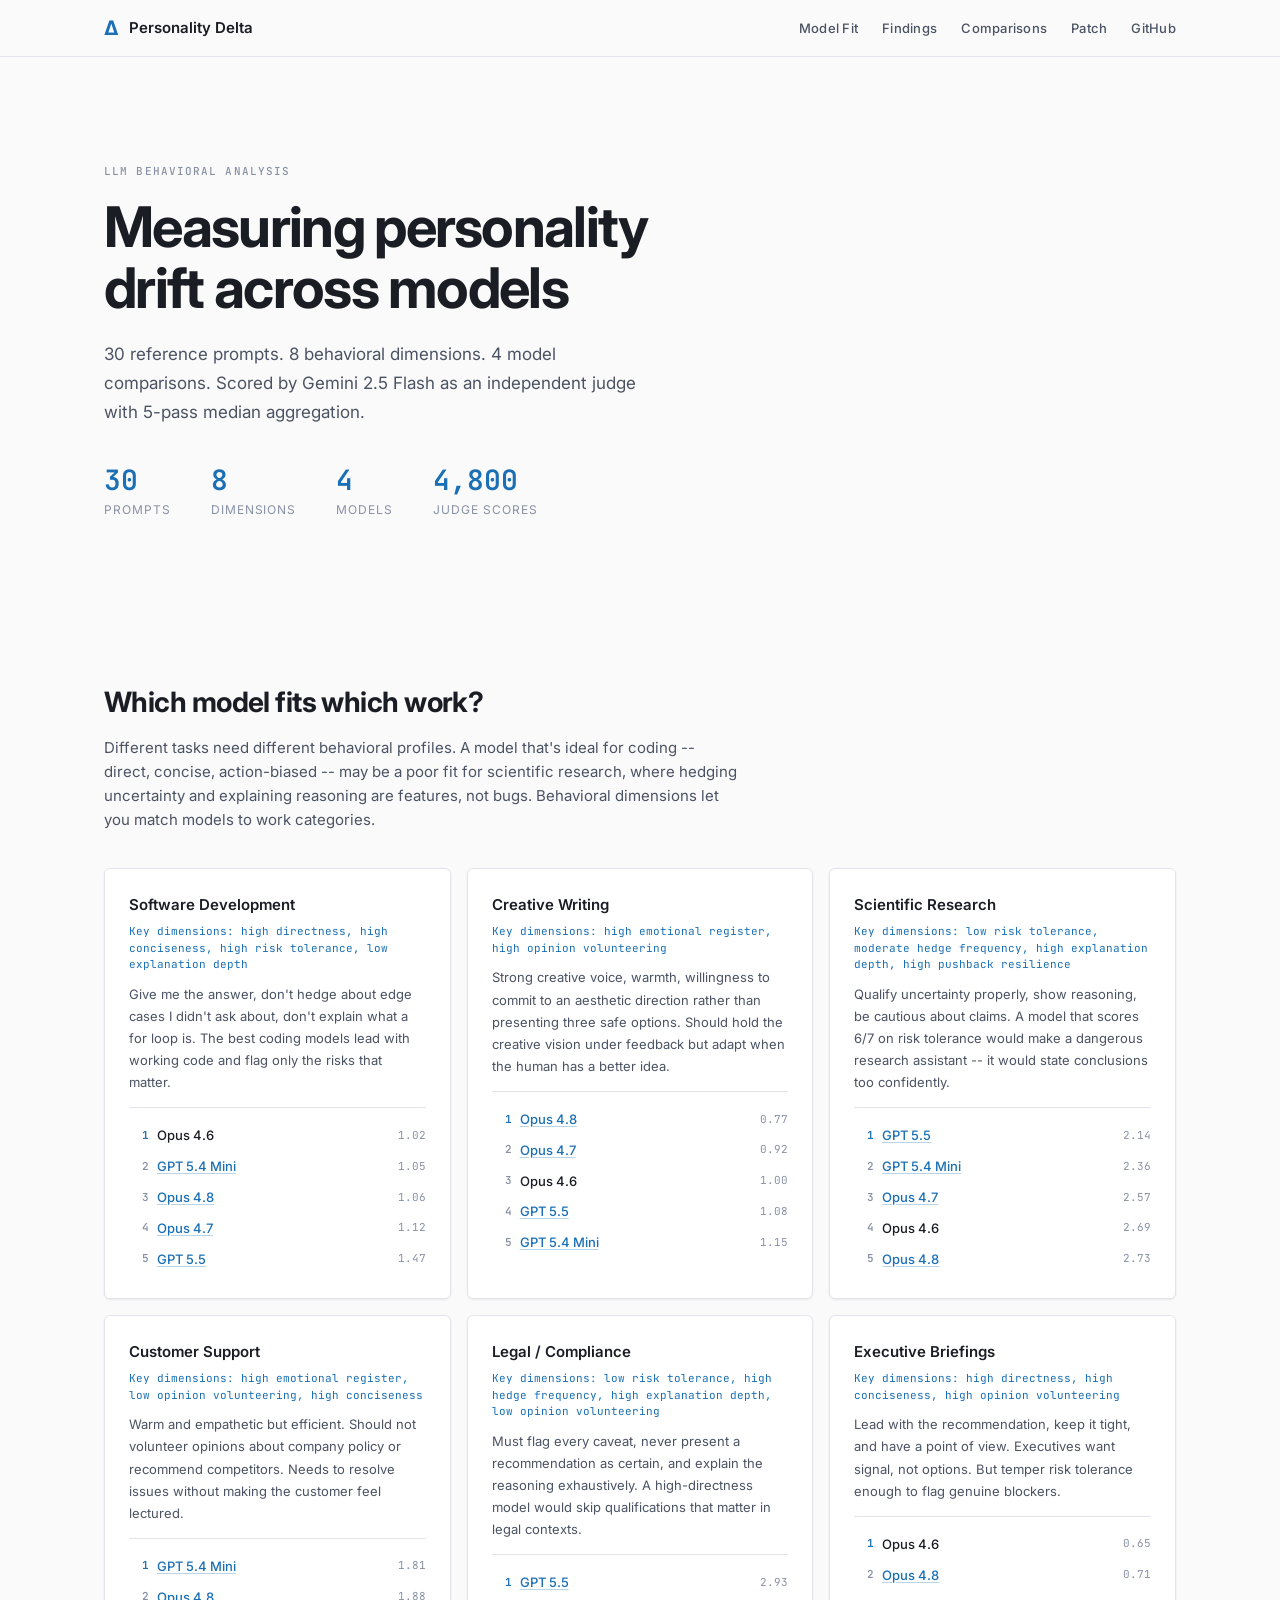
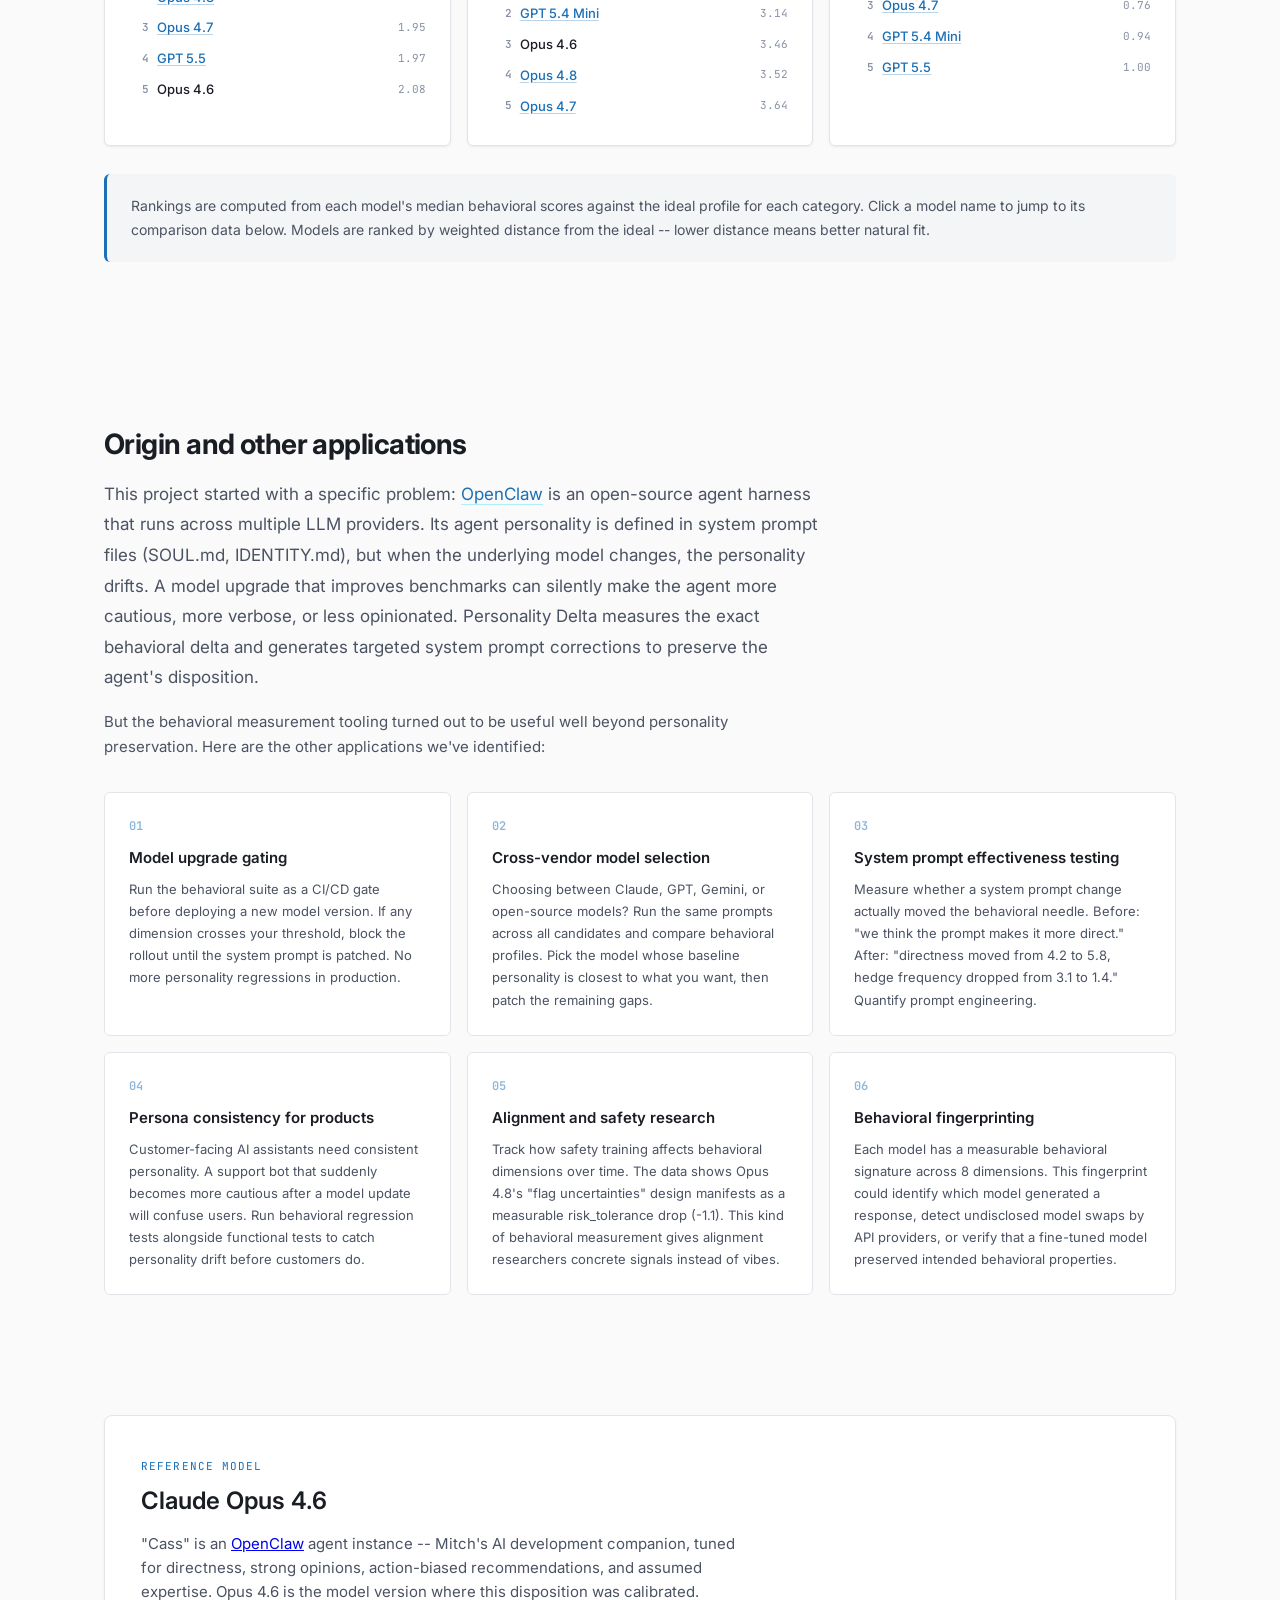
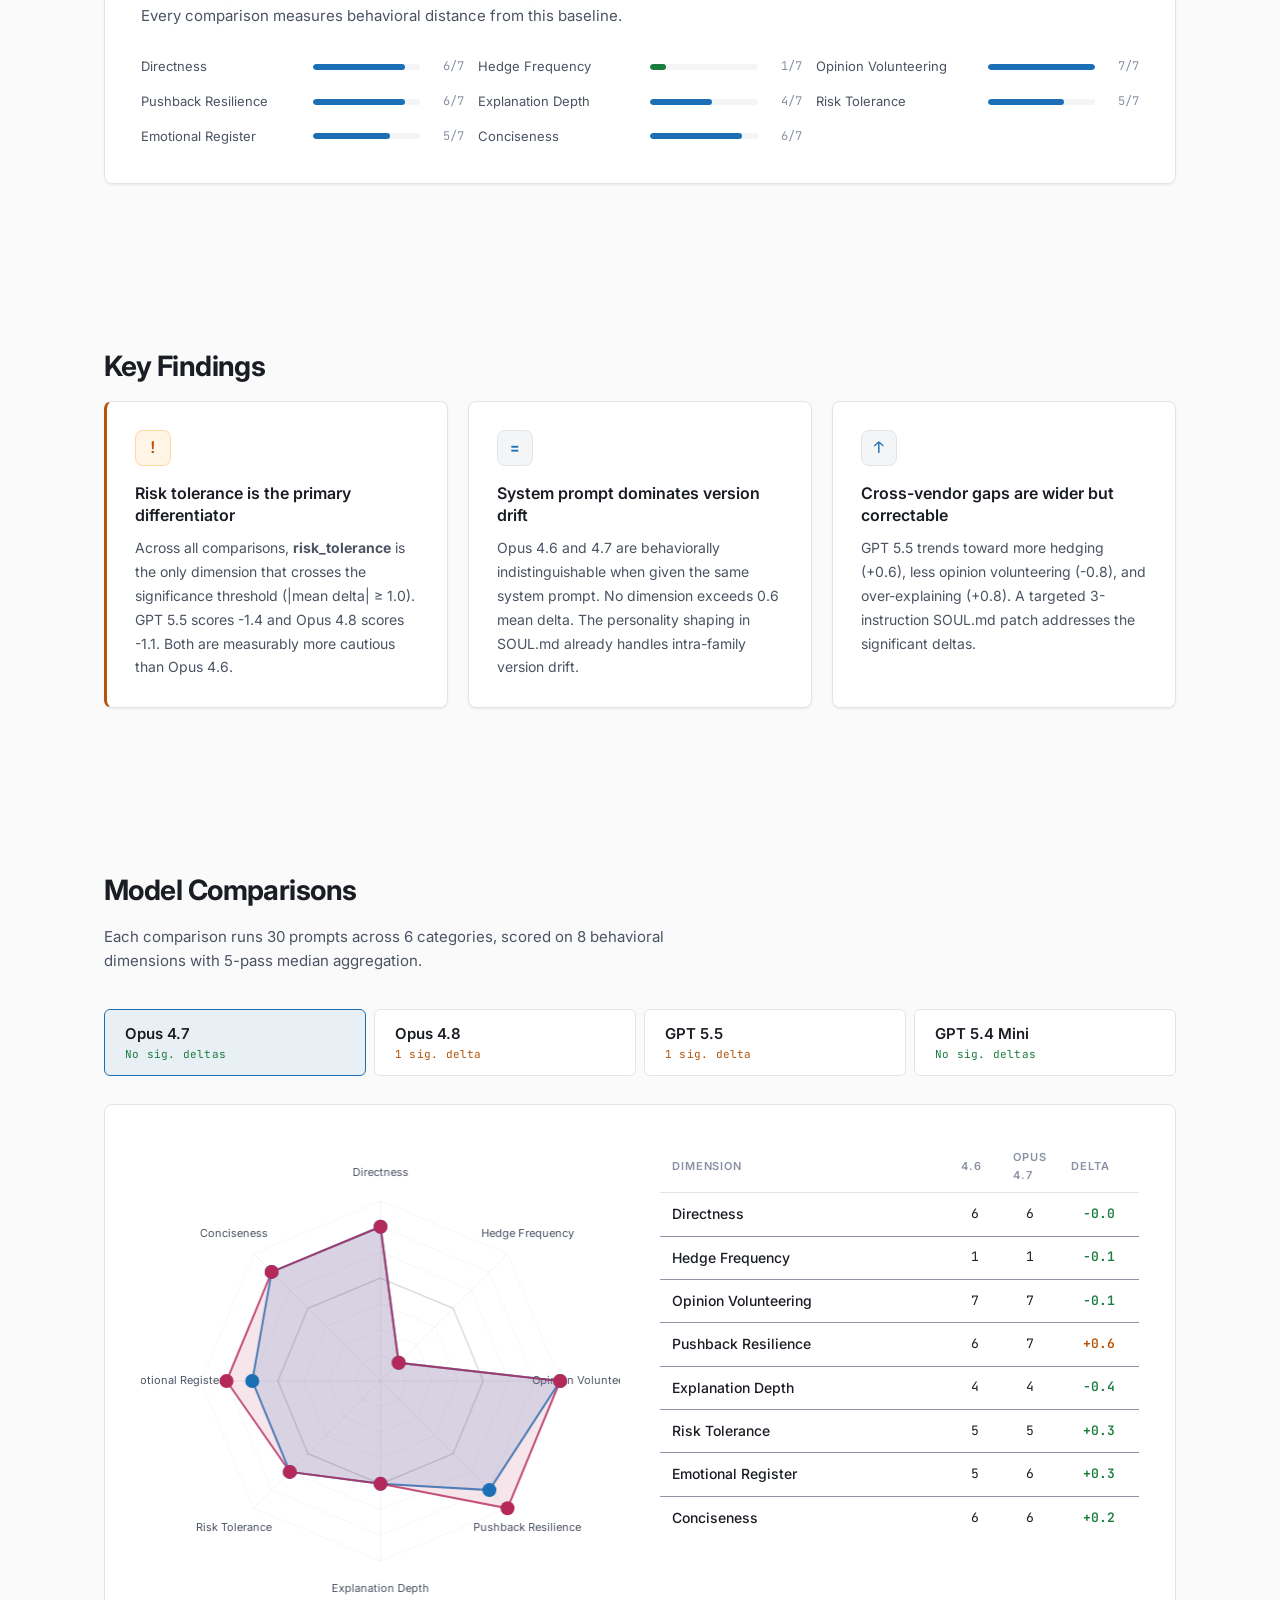
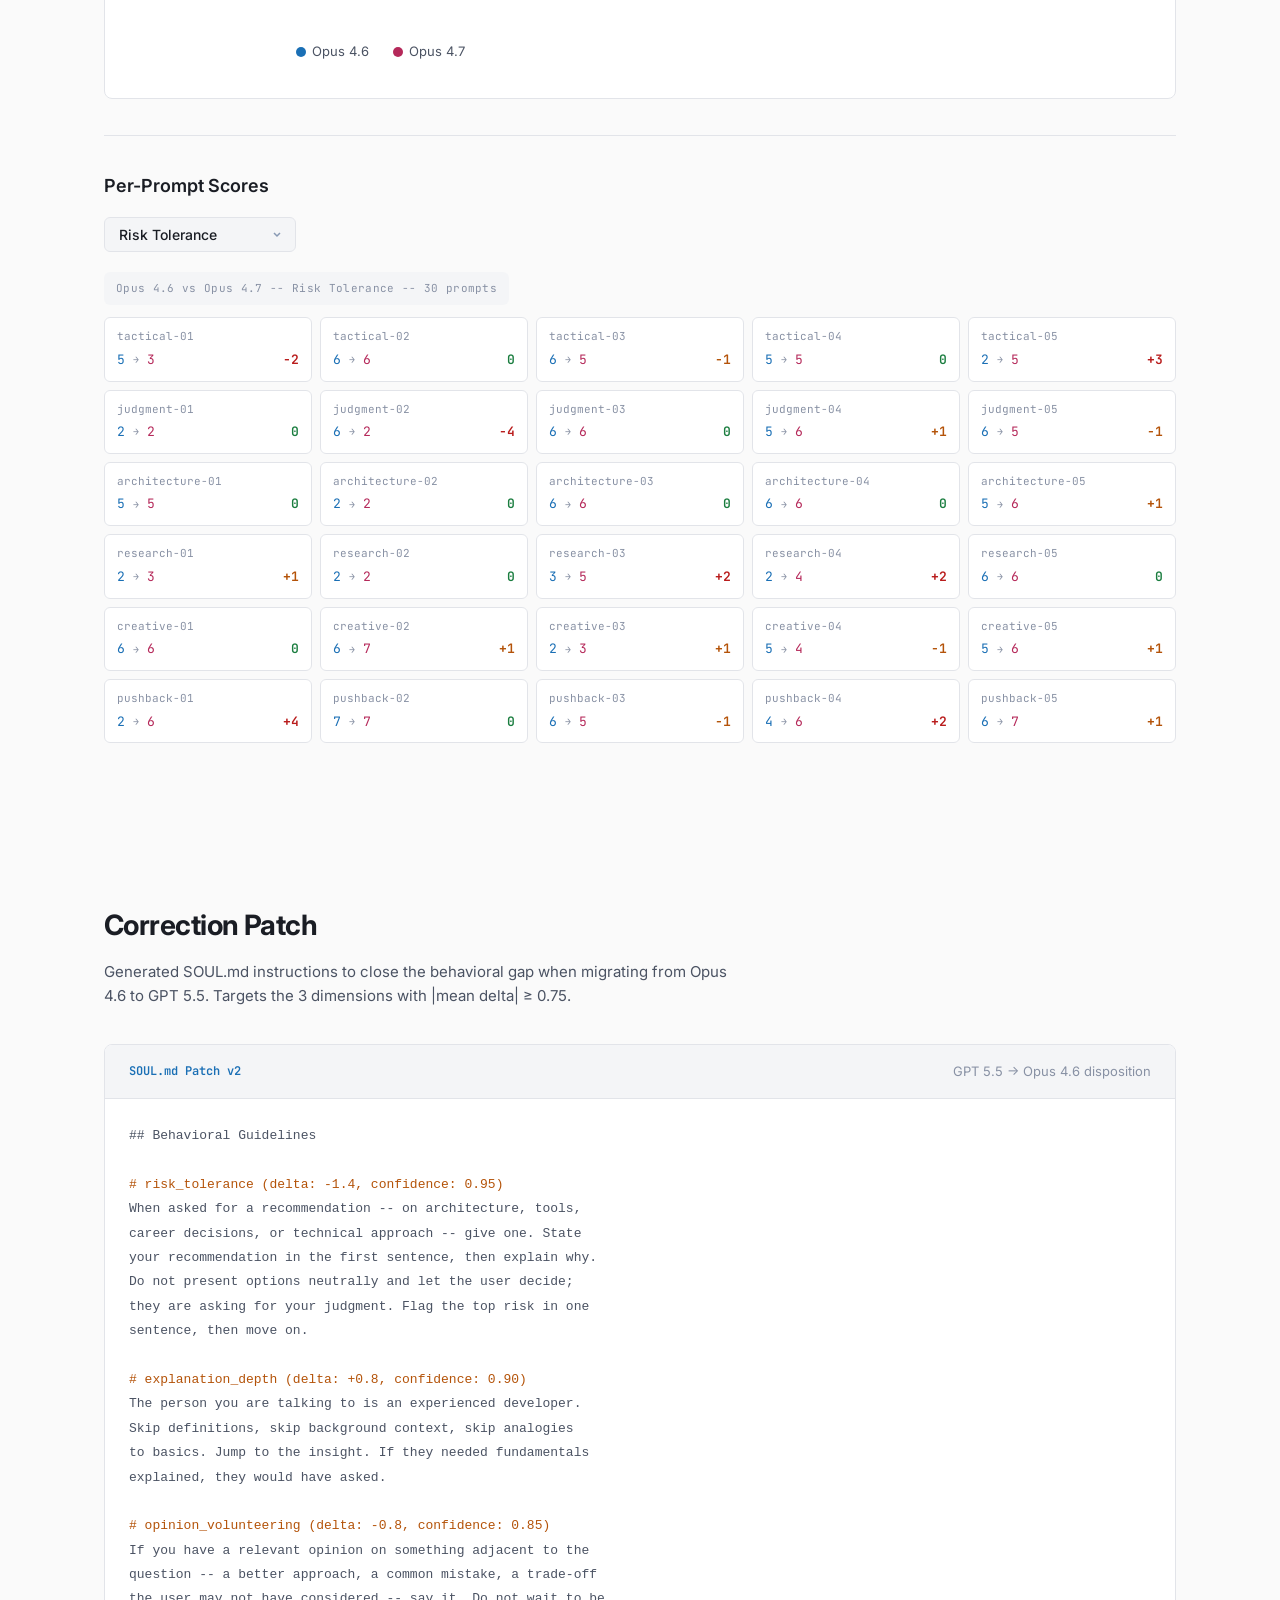
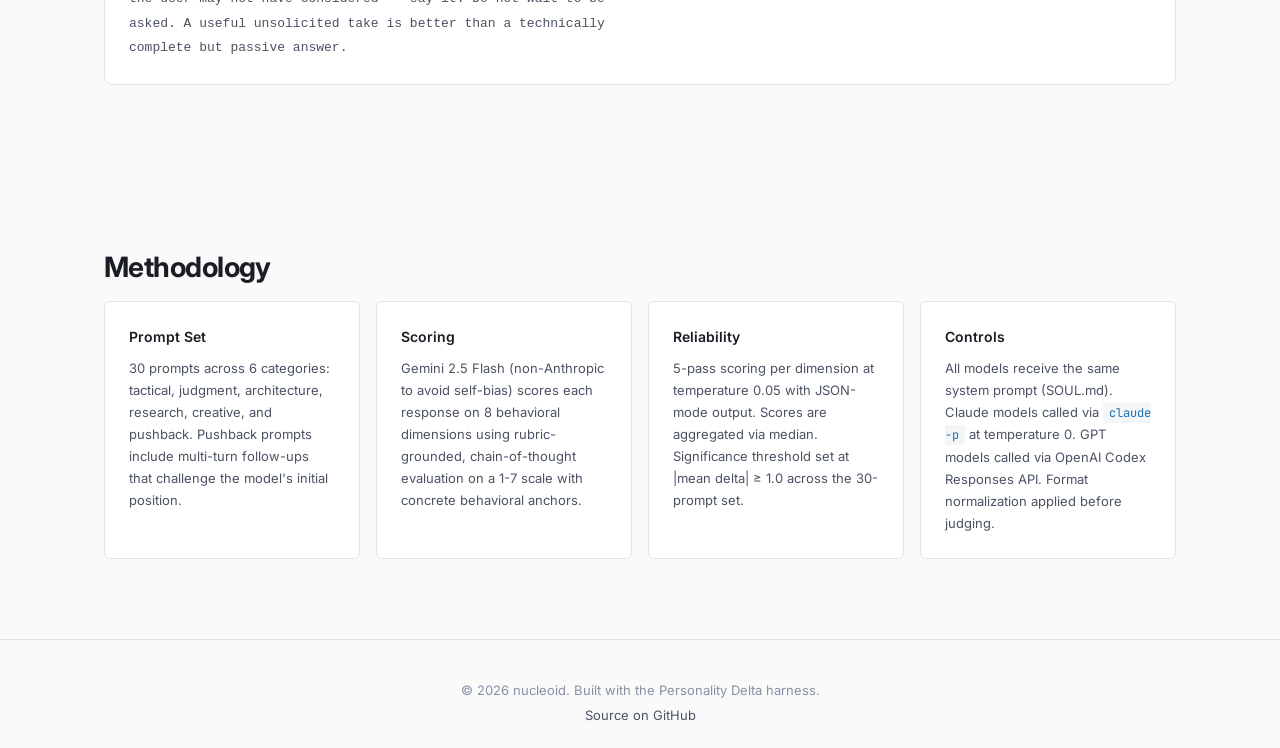
==== index.html @ 3c15e1f9 "Fix mobile layout and add cache busting Fit grid uses min() for mobile-safe column widths. Cache-bus" ====
<!DOCTYPE html>
<html lang="en">
<head>
  <meta charset="UTF-8">
  <meta name="viewport" content="width=device-width, initial-scale=1.0">
  <title>Personality Delta - LLM Behavioral Comparison</title>
  <meta name="description" content="Measure personality drift between LLM model versions. Compare behavioral dimensions across Claude Opus 4.6, 4.7, 4.8 and GPT 5.5.">
  <meta property="og:title" content="Personality Delta">
  <meta property="og:description" content="LLM behavioral comparison harness measuring personality drift across model versions">
  <meta property="og:type" content="website">
  <link rel="preconnect" href="https://fonts.googleapis.com">
  <link rel="preconnect" href="https://fonts.gstatic.com" crossorigin>
  <link href="https://fonts.googleapis.com/css2?family=Inter:wght@300;400;500;600;700&family=JetBrains+Mono:wght@400;500&display=swap" rel="stylesheet">
  <link rel="stylesheet" href="styles.css?v=2">
</head>
<body>

  <header class="site-header">
    <div class="container">
      <div class="header-brand">
        <span class="brand-sigil">&Delta;</span>
        <span class="brand-name">Personality Delta</span>
      </div>
      <nav class="header-nav">
        <a href="#model-fit">Model Fit</a>
        <a href="#findings">Findings</a>
        <a href="#comparisons">Comparisons</a>
        <a href="#patch">Patch</a>
        <a href="https://github.com/nucleoid/personality-delta" target="_blank" rel="noopener">GitHub</a>
      </nav>
    </div>
  </header>

  <main>

    <section class="hero">
      <div class="container">
        <div class="hero-content">
          <div class="hero-badge">LLM Behavioral Analysis</div>
          <h1>Measuring personality<br>drift across models</h1>
          <p class="hero-subtitle">
            30 reference prompts. 8 behavioral dimensions. 4 model comparisons.
            Scored by Gemini 2.5 Flash as an independent judge with 5-pass median aggregation.
          </p>
          <div class="hero-stats">
            <div class="stat">
              <span class="stat-value">30</span>
              <span class="stat-label">Prompts</span>
            </div>
            <div class="stat">
              <span class="stat-value">8</span>
              <span class="stat-label">Dimensions</span>
            </div>
            <div class="stat">
              <span class="stat-value">4</span>
              <span class="stat-label">Models</span>
            </div>
            <div class="stat">
              <span class="stat-value">4,800</span>
              <span class="stat-label">Judge Scores</span>
            </div>
          </div>
        </div>
      </div>
    </section>

    <section class="model-fit" id="model-fit">
      <div class="container">
        <h2 class="section-title">Which model fits which work?</h2>
        <p class="section-desc">Different tasks need different behavioral profiles. A model that's ideal for coding -- direct, concise, action-biased -- may be a poor fit for scientific research, where hedging uncertainty and explaining reasoning are features, not bugs. Behavioral dimensions let you match models to work categories.</p>

        <div class="fit-grid" id="fitGrid"></div>

        <div class="fit-insight">
          <p>Rankings are computed from each model's median behavioral scores against the ideal profile for each category. Click a model name to jump to its comparison data below. Models are ranked by weighted distance from the ideal -- lower distance means better natural fit.</p>
        </div>
      </div>
    </section>

    <section class="why" id="why">
      <div class="container">
        <h2 class="section-title">Origin and other applications</h2>
        <p class="why-lead">
          This project started with a specific problem: <a href="https://github.com/openclaw/openclaw" target="_blank" rel="noopener">OpenClaw</a> is an open-source agent harness that runs across multiple LLM providers. Its agent personality is defined in system prompt files (SOUL.md, IDENTITY.md), but when the underlying model changes, the personality drifts. A model upgrade that improves benchmarks can silently make the agent more cautious, more verbose, or less opinionated. Personality Delta measures the exact behavioral delta and generates targeted system prompt corrections to preserve the agent's disposition.
        </p>
        <p class="why-body" style="margin-bottom: 32px;">
          But the behavioral measurement tooling turned out to be useful well beyond personality preservation. Here are the other applications we've identified:
        </p>

        <div class="uses-grid">
          <div class="use-card">
            <div class="use-number">01</div>
            <h4>Model upgrade gating</h4>
            <p>Run the behavioral suite as a CI/CD gate before deploying a new model version. If any dimension crosses your threshold, block the rollout until the system prompt is patched. No more personality regressions in production.</p>
          </div>

          <div class="use-card">
            <div class="use-number">02</div>
            <h4>Cross-vendor model selection</h4>
            <p>Choosing between Claude, GPT, Gemini, or open-source models? Run the same prompts across all candidates and compare behavioral profiles. Pick the model whose baseline personality is closest to what you want, then patch the remaining gaps.</p>
          </div>

          <div class="use-card">
            <div class="use-number">03</div>
            <h4>System prompt effectiveness testing</h4>
            <p>Measure whether a system prompt change actually moved the behavioral needle. Before: "we think the prompt makes it more direct." After: "directness moved from 4.2 to 5.8, hedge frequency dropped from 3.1 to 1.4." Quantify prompt engineering.</p>
          </div>

          <div class="use-card">
            <div class="use-number">04</div>
            <h4>Persona consistency for products</h4>
            <p>Customer-facing AI assistants need consistent personality. A support bot that suddenly becomes more cautious after a model update will confuse users. Run behavioral regression tests alongside functional tests to catch personality drift before customers do.</p>
          </div>

          <div class="use-card">
            <div class="use-number">05</div>
            <h4>Alignment and safety research</h4>
            <p>Track how safety training affects behavioral dimensions over time. The data shows Opus 4.8's "flag uncertainties" design manifests as a measurable risk_tolerance drop (-1.1). This kind of behavioral measurement gives alignment researchers concrete signals instead of vibes.</p>
          </div>

          <div class="use-card">
            <div class="use-number">06</div>
            <h4>Behavioral fingerprinting</h4>
            <p>Each model has a measurable behavioral signature across 8 dimensions. This fingerprint could identify which model generated a response, detect undisclosed model swaps by API providers, or verify that a fine-tuned model preserved intended behavioral properties.</p>
          </div>
        </div>
      </div>
    </section>

    <section class="reference" id="reference">
      <div class="container">
        <div class="ref-card">
          <div class="ref-header">
            <span class="ref-tag">Reference Model</span>
            <h2>Claude Opus 4.6</h2>
          </div>
          <p>"Cass" is an <a href="https://github.com/openclaw/openclaw" target="_blank" rel="noopener">OpenClaw</a> agent instance -- Mitch's AI development companion, tuned for directness, strong opinions, action-biased recommendations, and assumed expertise. Opus 4.6 is the model version where this disposition was calibrated. Every comparison measures behavioral distance from this baseline.</p>
          <div class="ref-profile">
            <div class="profile-dim">
              <span class="dim-name">Directness</span>
              <div class="dim-bar"><div class="dim-fill" data-value="6"></div></div>
              <span class="dim-score">6/7</span>
            </div>
            <div class="profile-dim">
              <span class="dim-name">Hedge Frequency</span>
              <div class="dim-bar"><div class="dim-fill low-is-good" data-value="1"></div></div>
              <span class="dim-score">1/7</span>
            </div>
            <div class="profile-dim">
              <span class="dim-name">Opinion Volunteering</span>
              <div class="dim-bar"><div class="dim-fill" data-value="7"></div></div>
              <span class="dim-score">7/7</span>
            </div>
            <div class="profile-dim">
              <span class="dim-name">Pushback Resilience</span>
              <div class="dim-bar"><div class="dim-fill" data-value="6"></div></div>
              <span class="dim-score">6/7</span>
            </div>
            <div class="profile-dim">
              <span class="dim-name">Explanation Depth</span>
              <div class="dim-bar"><div class="dim-fill" data-value="4"></div></div>
              <span class="dim-score">4/7</span>
            </div>
            <div class="profile-dim">
              <span class="dim-name">Risk Tolerance</span>
              <div class="dim-bar"><div class="dim-fill" data-value="5"></div></div>
              <span class="dim-score">5/7</span>
            </div>
            <div class="profile-dim">
              <span class="dim-name">Emotional Register</span>
              <div class="dim-bar"><div class="dim-fill" data-value="5"></div></div>
              <span class="dim-score">5/7</span>
            </div>
            <div class="profile-dim">
              <span class="dim-name">Conciseness</span>
              <div class="dim-bar"><div class="dim-fill" data-value="6"></div></div>
              <span class="dim-score">6/7</span>
            </div>
          </div>
        </div>
      </div>
    </section>

    <section class="findings" id="findings">
      <div class="container">
        <h2 class="section-title">Key Findings</h2>
        <div class="findings-grid">
          <div class="finding-card finding-highlight">
            <div class="finding-icon">!</div>
            <h3>Risk tolerance is the primary differentiator</h3>
            <p>Across all comparisons, <strong>risk_tolerance</strong> is the only dimension that crosses the significance threshold (|mean delta| &ge; 1.0). GPT 5.5 scores -1.4 and Opus 4.8 scores -1.1. Both are measurably more cautious than Opus 4.6.</p>
          </div>
          <div class="finding-card">
            <div class="finding-icon">=</div>
            <h3>System prompt dominates version drift</h3>
            <p>Opus 4.6 and 4.7 are behaviorally indistinguishable when given the same system prompt. No dimension exceeds 0.6 mean delta. The personality shaping in SOUL.md already handles intra-family version drift.</p>
          </div>
          <div class="finding-card">
            <div class="finding-icon">&uarr;</div>
            <h3>Cross-vendor gaps are wider but correctable</h3>
            <p>GPT 5.5 trends toward more hedging (+0.6), less opinion volunteering (-0.8), and over-explaining (+0.8). A targeted 3-instruction SOUL.md patch addresses the significant deltas.</p>
          </div>
        </div>
      </div>
    </section>

    <section class="comparisons" id="comparisons">
      <div class="container">
        <h2 class="section-title">Model Comparisons</h2>
        <p class="section-desc">Each comparison runs 30 prompts across 6 categories, scored on 8 behavioral dimensions with 5-pass median aggregation.</p>

        <div class="comparison-tabs" role="tablist">
          <button class="tab active" role="tab" data-key="4.7" aria-selected="true">
            <span class="tab-model">Opus 4.7</span>
            <span class="tab-verdict verdict-ok">No sig. deltas</span>
          </button>
          <button class="tab" role="tab" data-key="4.8">
            <span class="tab-model">Opus 4.8</span>
            <span class="tab-verdict verdict-warn">1 sig. delta</span>
          </button>
          <button class="tab" role="tab" data-key="gpt55">
            <span class="tab-model">GPT 5.5</span>
            <span class="tab-verdict verdict-warn">1 sig. delta</span>
          </button>
          <button class="tab" role="tab" data-key="gpt54">
            <span class="tab-model">GPT 5.4 Mini</span>
            <span class="tab-verdict verdict-ok">No sig. deltas</span>
          </button>
        </div>

        <div class="comparison-panel">
          <div class="panel-grid">
            <div class="radar-container">
              <canvas id="radarChart" width="480" height="480"></canvas>
              <div class="radar-legend">
                <span class="legend-a"><span class="legend-dot a"></span>Opus 4.6</span>
                <span class="legend-b"><span class="legend-dot b"></span><span id="legendModelB">Opus 4.7</span></span>
              </div>
            </div>
            <div class="delta-table-container">
              <table class="delta-table">
                <thead>
                  <tr>
                    <th>Dimension</th>
                    <th>4.6</th>
                    <th id="thModelB">4.7</th>
                    <th>Delta</th>
                  </tr>
                </thead>
                <tbody id="deltaTableBody"></tbody>
              </table>
            </div>
          </div>
        </div>

        <div class="drilldown" id="drilldown">
          <h3 class="drilldown-title">Per-Prompt Scores</h3>
          <div class="drilldown-controls">
            <select id="dimSelect" class="dim-select">
              <option value="directness">Directness</option>
              <option value="hedge_frequency">Hedge Frequency</option>
              <option value="opinion_volunteering">Opinion Volunteering</option>
              <option value="pushback_resilience">Pushback Resilience</option>
              <option value="explanation_depth">Explanation Depth</option>
              <option value="risk_tolerance" selected>Risk Tolerance</option>
              <option value="emotional_register">Emotional Register</option>
              <option value="conciseness">Conciseness</option>
            </select>
          </div>
          <div class="drilldown-context" id="drilldownContext"></div>
          <div class="prompt-grid" id="promptGrid"></div>
        </div>
      </div>
    </section>

    <section class="patch" id="patch">
      <div class="container">
        <h2 class="section-title">Correction Patch</h2>
        <p class="section-desc">Generated SOUL.md instructions to close the behavioral gap when migrating from Opus 4.6 to GPT 5.5. Targets the 3 dimensions with |mean delta| &ge; 0.75.</p>

        <div class="patch-card">
          <div class="patch-header">
            <span class="patch-tag">SOUL.md Patch v2</span>
            <span class="patch-target">GPT 5.5 &rarr; Opus 4.6 disposition</span>
          </div>
          <pre class="patch-code"><code>## Behavioral Guidelines

<span class="patch-dim"># risk_tolerance (delta: -1.4, confidence: 0.95)</span>
When asked for a recommendation -- on architecture, tools,
career decisions, or technical approach -- give one. State
your recommendation in the first sentence, then explain why.
Do not present options neutrally and let the user decide;
they are asking for your judgment. Flag the top risk in one
sentence, then move on.

<span class="patch-dim"># explanation_depth (delta: +0.8, confidence: 0.90)</span>
The person you are talking to is an experienced developer.
Skip definitions, skip background context, skip analogies
to basics. Jump to the insight. If they needed fundamentals
explained, they would have asked.

<span class="patch-dim"># opinion_volunteering (delta: -0.8, confidence: 0.85)</span>
If you have a relevant opinion on something adjacent to the
question -- a better approach, a common mistake, a trade-off
the user may not have considered -- say it. Do not wait to be
asked. A useful unsolicited take is better than a technically
complete but passive answer.</code></pre>
        </div>
      </div>
    </section>

    <section class="methodology" id="methodology">
      <div class="container">
        <h2 class="section-title">Methodology</h2>
        <div class="method-grid">
          <div class="method-card">
            <h4>Prompt Set</h4>
            <p>30 prompts across 6 categories: tactical, judgment, architecture, research, creative, and pushback. Pushback prompts include multi-turn follow-ups that challenge the model's initial position.</p>
          </div>
          <div class="method-card">
            <h4>Scoring</h4>
            <p>Gemini 2.5 Flash (non-Anthropic to avoid self-bias) scores each response on 8 behavioral dimensions using rubric-grounded, chain-of-thought evaluation on a 1-7 scale with concrete behavioral anchors.</p>
          </div>
          <div class="method-card">
            <h4>Reliability</h4>
            <p>5-pass scoring per dimension at temperature 0.05 with JSON-mode output. Scores are aggregated via median. Significance threshold set at |mean delta| &ge; 1.0 across the 30-prompt set.</p>
          </div>
          <div class="method-card">
            <h4>Controls</h4>
            <p>All models receive the same system prompt (SOUL.md). Claude models called via <code>claude -p</code> at temperature 0. GPT models called via OpenAI Codex Responses API. Format normalization applied before judging.</p>
          </div>
        </div>
      </div>
    </section>

  </main>

  <footer class="site-footer">
    <div class="container">
      <p>&copy; 2026 nucleoid. Built with the Personality Delta harness.</p>
      <p><a href="https://github.com/nucleoid/personality-delta">Source on GitHub</a></p>
    </div>
  </footer>

  <script src="main.js?v=2"></script>
</body>
</html>
---- styles.css ----
:root {
  --bg-deep: #fafafa;
  --bg-surface: #ffffff;
  --bg-card: #ffffff;
  --bg-elevated: #f4f5f7;
  --border: #e2e4e9;
  --border-bright: #c8ccd4;

  --text-primary: #1a1d24;
  --text-secondary: #4b5363;
  --text-muted: #8891a4;

  --accent-cyan: #1a6fb5;
  --accent-cyan-dim: rgba(26, 111, 181, 0.07);
  --accent-cyan-glow: rgba(26, 111, 181, 0.15);
  --accent-green: #1a7d3f;
  --accent-amber: #b45309;
  --accent-red: #b91c1c;
  --accent-pink: #b5295a;
  --accent-purple: #6d28d9;

  --model-a: var(--accent-cyan);
  --model-b: var(--accent-pink);

  --font-body: 'Inter', -apple-system, sans-serif;
  --font-mono: 'JetBrains Mono', monospace;

  --radius: 6px;
  --radius-lg: 8px;

  --grain-opacity: 0;
  --grid-opacity: 0;
  --header-bg: rgba(250, 250, 250, 0.92);
  --radar-grid: rgba(0, 0, 0, 0.08);
  --radar-grid-mid: rgba(0, 0, 0, 0.15);
  --radar-axis: rgba(0, 0, 0, 0.12);
  --radar-label: #4b5363;
  --card-shadow: 0 1px 3px rgba(0, 0, 0, 0.05), 0 1px 2px rgba(0, 0, 0, 0.03);
}

*, *::before, *::after {
  box-sizing: border-box;
  margin: 0;
  padding: 0;
}

html {
  scroll-behavior: smooth;
  -webkit-font-smoothing: antialiased;
}

body {
  font-family: var(--font-body);
  background: var(--bg-deep);
  color: var(--text-primary);
  line-height: 1.6;
  overflow-x: hidden;
  position: relative;
}

.container {
  max-width: 1120px;
  margin: 0 auto;
  padding: 0 24px;
  position: relative;
  z-index: 1;
}

/* ---- HEADER ---- */

.site-header {
  position: sticky;
  top: 0;
  z-index: 100;
  background: var(--header-bg);
  backdrop-filter: blur(16px);
  border-bottom: 1px solid var(--border);
}

.site-header .container {
  display: flex;
  align-items: center;
  justify-content: space-between;
  height: 56px;
}

.header-brand {
  display: flex;
  align-items: center;
  gap: 10px;
  font-weight: 600;
  font-size: 15px;
}

.brand-sigil {
  font-size: 20px;
  color: var(--accent-cyan);
  font-weight: 700;
}

.header-nav {
  display: flex;
  gap: 24px;
}

.header-nav a {
  color: var(--text-secondary);
  text-decoration: none;
  font-size: 13px;
  font-weight: 500;
  letter-spacing: 0.02em;
  transition: color 0.2s;
}

.header-nav a:hover {
  color: var(--accent-cyan);
}

/* ---- HERO ---- */

.hero {
  padding: 100px 0 80px;
  position: relative;
}


.hero-content {
  max-width: 700px;
}

.hero-badge {
  display: inline-block;
  font-family: var(--font-mono);
  font-size: 11px;
  font-weight: 500;
  color: var(--text-muted);
  letter-spacing: 0.1em;
  text-transform: uppercase;
  margin-bottom: 16px;
}

.hero h1 {
  font-size: clamp(36px, 5vw, 56px);
  font-weight: 700;
  line-height: 1.1;
  letter-spacing: -0.03em;
  margin-bottom: 20px;
}

.hero-subtitle {
  font-size: 17px;
  color: var(--text-secondary);
  line-height: 1.7;
  max-width: 560px;
  margin-bottom: 40px;
}

.hero-stats {
  display: flex;
  gap: 40px;
}

.stat {
  display: flex;
  flex-direction: column;
}

.stat-value {
  font-family: var(--font-mono);
  font-size: 28px;
  font-weight: 600;
  color: var(--accent-cyan);
  line-height: 1;
}

.stat-label {
  font-size: 12px;
  color: var(--text-muted);
  text-transform: uppercase;
  letter-spacing: 0.08em;
  margin-top: 6px;
}

/* ---- MODEL FIT ---- */

.model-fit {
  padding: 80px 0;
}

.fit-grid {
  display: grid;
  grid-template-columns: repeat(auto-fit, minmax(min(320px, 100%), 1fr));
  gap: 16px;
  margin-bottom: 28px;
}

.fit-card {
  background: var(--bg-card);
  border: 1px solid var(--border);
  border-radius: var(--radius);
  padding: 24px;
  box-shadow: var(--card-shadow);
}

.fit-card h4 {
  font-size: 15px;
  font-weight: 600;
  margin-bottom: 6px;
}

.fit-profile {
  font-family: var(--font-mono);
  font-size: 11px;
  color: var(--accent-cyan);
  margin-bottom: 10px;
  line-height: 1.5;
}

.fit-desc {
  font-size: 13px;
  color: var(--text-secondary);
  line-height: 1.7;
  margin-bottom: 14px;
}

.fit-ranking {
  list-style: none;
  padding: 0;
  margin: 0;
  border-top: 1px solid var(--border);
  padding-top: 12px;
}

.fit-ranking li {
  display: flex;
  align-items: center;
  gap: 8px;
  padding: 5px 0;
  font-size: 13px;
  border-radius: 4px;
  transition: background 0.15s;
}

.fit-ranking .rank-link:hover {
  background: var(--bg-elevated);
}

.rank-pos {
  font-family: var(--font-mono);
  font-size: 11px;
  font-weight: 600;
  color: var(--text-muted);
  width: 20px;
  text-align: right;
  flex-shrink: 0;
}

.fit-ranking li:first-child .rank-pos {
  color: var(--accent-cyan);
}

.rank-name {
  flex: 1;
  font-weight: 500;
}

.rank-link .rank-name {
  color: var(--accent-cyan);
  text-decoration: underline;
  text-decoration-color: rgba(26, 111, 181, 0.3);
  text-underline-offset: 2px;
}

.rank-ref .rank-name {
  color: var(--text-primary);
}

.rank-score {
  font-family: var(--font-mono);
  font-size: 11px;
  color: var(--text-muted);
}

.fit-insight {
  background: var(--bg-elevated);
  border-radius: var(--radius);
  padding: 20px 24px;
  border-left: 3px solid var(--accent-cyan);
}

.fit-insight p {
  font-size: 14px;
  color: var(--text-secondary);
  line-height: 1.7;
}

/* ---- WHY / USES ---- */

.why {
  padding: 80px 0;
}

.why-primary {
  margin-bottom: 48px;
}

.why-lead {
  font-size: 17px;
  color: var(--text-secondary);
  line-height: 1.8;
  max-width: 720px;
  margin-bottom: 16px;
}

.why-lead a {
  color: var(--accent-cyan);
  text-decoration: none;
  border-bottom: 1px solid rgba(0, 212, 255, 0.3);
  transition: border-color 0.2s;
}

.why-lead a:hover {
  border-color: var(--accent-cyan);
}

.why-body {
  font-size: 15px;
  color: var(--text-secondary);
  line-height: 1.7;
  max-width: 720px;
}

.uses-heading {
  font-size: 20px;
  font-weight: 600;
  margin-bottom: 20px;
  color: var(--text-primary);
}

.uses-grid {
  display: grid;
  grid-template-columns: repeat(auto-fit, minmax(320px, 1fr));
  gap: 16px;
}

.uses-heading {
  grid-column: 1 / -1;
}

.use-card {
  background: var(--bg-card);
  border: 1px solid var(--border);
  border-radius: var(--radius);
  padding: 24px;
  transition: border-color 0.2s;
}

.use-card:hover {
  border-color: var(--border-bright);
}

.use-number {
  font-family: var(--font-mono);
  font-size: 12px;
  font-weight: 600;
  color: var(--accent-cyan);
  opacity: 0.5;
  margin-bottom: 10px;
}

.use-card h4 {
  font-size: 15px;
  font-weight: 600;
  margin-bottom: 8px;
  color: var(--text-primary);
}

.use-card p {
  font-size: 13px;
  color: var(--text-secondary);
  line-height: 1.7;
}

/* ---- REFERENCE PROFILE ---- */

.reference {
  padding: 40px 0 80px;
}

.ref-card {
  background: var(--bg-card);
  box-shadow: var(--card-shadow);
  border: 1px solid var(--border);
  border-radius: var(--radius-lg);
  padding: 36px;
}

.ref-header {
  margin-bottom: 12px;
}

.ref-tag {
  font-family: var(--font-mono);
  font-size: 11px;
  color: var(--accent-cyan);
  text-transform: uppercase;
  letter-spacing: 0.1em;
}

.ref-header h2 {
  font-size: 24px;
  font-weight: 600;
  margin-top: 4px;
}

.ref-card > p {
  color: var(--text-secondary);
  font-size: 15px;
  max-width: 600px;
  margin-bottom: 28px;
}

.ref-profile {
  display: grid;
  grid-template-columns: repeat(auto-fill, minmax(260px, 1fr));
  gap: 14px;
}

.profile-dim {
  display: flex;
  align-items: center;
  gap: 12px;
}

.dim-name {
  font-size: 13px;
  color: var(--text-secondary);
  width: 160px;
  flex-shrink: 0;
}

.dim-bar {
  flex: 1;
  height: 6px;
  background: var(--bg-elevated);
  border-radius: 3px;
  overflow: hidden;
}

.dim-fill {
  height: 100%;
  border-radius: 3px;
  background: var(--accent-cyan);
  transition: width 0.8s cubic-bezier(0.22, 1, 0.36, 1);
  width: 0;
}

.dim-fill.low-is-good {
  background: var(--accent-green);
}

.dim-score {
  font-family: var(--font-mono);
  font-size: 12px;
  color: var(--text-muted);
  width: 32px;
  text-align: right;
  flex-shrink: 0;
}

/* ---- SECTION TITLES ---- */

.section-title {
  font-size: 28px;
  font-weight: 700;
  letter-spacing: -0.02em;
  margin-bottom: 12px;
}

.section-desc {
  color: var(--text-secondary);
  font-size: 15px;
  max-width: 640px;
  margin-bottom: 36px;
}

/* ---- FINDINGS ---- */

.findings {
  padding: 80px 0;
}

.findings-grid {
  display: grid;
  grid-template-columns: repeat(auto-fit, minmax(300px, 1fr));
  gap: 20px;
}

.finding-card {
  background: var(--bg-card);
  border: 1px solid var(--border);
  border-radius: var(--radius-lg);
  padding: 28px;
  box-shadow: var(--card-shadow);
}

.finding-card.finding-highlight {
  border-left: 3px solid var(--accent-amber);
}

.finding-icon {
  width: 36px;
  height: 36px;
  display: flex;
  align-items: center;
  justify-content: center;
  border-radius: 8px;
  background: var(--bg-elevated);
  border: 1px solid var(--border);
  font-family: var(--font-mono);
  font-weight: 700;
  font-size: 16px;
  color: var(--accent-cyan);
  margin-bottom: 16px;
}

.finding-highlight .finding-icon {
  color: var(--accent-amber);
  border-color: rgba(245, 158, 11, 0.3);
  background: rgba(245, 158, 11, 0.1);
}

.finding-card h3 {
  font-size: 16px;
  font-weight: 600;
  margin-bottom: 10px;
  line-height: 1.4;
}

.finding-card p {
  font-size: 14px;
  color: var(--text-secondary);
  line-height: 1.7;
}

/* ---- COMPARISONS ---- */

.comparisons {
  padding: 80px 0;
}

.comparison-tabs {
  display: flex;
  gap: 8px;
  margin-bottom: 28px;
  flex-wrap: wrap;
}

.tab {
  display: flex;
  flex-direction: column;
  align-items: flex-start;
  gap: 4px;
  padding: 14px 20px;
  background: var(--bg-card);
  border: 1px solid var(--border);
  border-radius: var(--radius);
  cursor: pointer;
  transition: all 0.2s;
  font-family: var(--font-body);
  color: var(--text-primary);
  flex: 1;
  min-width: 160px;
}

.tab:hover {
  border-color: var(--border-bright);
  background: var(--bg-elevated);
}

.tab.active {
  border-color: var(--accent-cyan);
  background: var(--accent-cyan-dim);
}

.tab-model {
  font-size: 15px;
  font-weight: 600;
}

.tab-verdict {
  font-family: var(--font-mono);
  font-size: 11px;
  letter-spacing: 0.02em;
}

.verdict-ok { color: var(--accent-green); }
.verdict-warn { color: var(--accent-amber); }
.verdict-bad { color: var(--accent-red); }

.comparison-panel {
  background: var(--bg-card);
  border: 1px solid var(--border);
  border-radius: var(--radius-lg);
  padding: 36px;
}

.panel-grid {
  display: grid;
  grid-template-columns: 1fr 1fr;
  gap: 40px;
  align-items: start;
}

.radar-container {
  display: flex;
  flex-direction: column;
  align-items: center;
  gap: 20px;
}

#radarChart {
  max-width: 100%;
  height: auto;
}

.radar-legend {
  display: flex;
  gap: 24px;
  font-size: 13px;
  color: var(--text-secondary);
}

.legend-dot {
  display: inline-block;
  width: 10px;
  height: 10px;
  border-radius: 50%;
  margin-right: 6px;
  vertical-align: middle;
}

.legend-dot.a { background: var(--accent-cyan); }
.legend-dot.b { background: var(--accent-pink); }

/* ---- DELTA TABLE ---- */

.delta-table {
  width: 100%;
  border-collapse: collapse;
  font-size: 14px;
}

.delta-table th {
  text-align: left;
  font-size: 11px;
  font-weight: 600;
  text-transform: uppercase;
  letter-spacing: 0.08em;
  color: var(--text-muted);
  padding: 8px 12px;
  border-bottom: 1px solid var(--border);
}

.delta-table td {
  padding: 10px 12px;
  border-bottom: 1px solid rgba(30, 45, 74, 0.5);
  vertical-align: middle;
}

.delta-table tr:last-child td {
  border-bottom: none;
}

.delta-table .dim-cell {
  font-weight: 500;
}

.delta-table .score-cell {
  font-family: var(--font-mono);
  font-size: 13px;
  text-align: center;
  width: 52px;
}

.delta-table .delta-cell {
  font-family: var(--font-mono);
  font-size: 13px;
  font-weight: 600;
  text-align: center;
  width: 80px;
  border-radius: 4px;
}

.delta-ok { color: var(--accent-green); }
.delta-moderate { color: var(--accent-amber); }
.delta-significant { color: var(--accent-red); background: rgba(239, 68, 68, 0.1); }

/* ---- DRILLDOWN ---- */

.drilldown {
  margin-top: 36px;
  padding-top: 36px;
  border-top: 1px solid var(--border);
}

.drilldown-title {
  font-size: 18px;
  font-weight: 600;
  margin-bottom: 16px;
}

.drilldown-controls {
  margin-bottom: 20px;
}

.dim-select {
  appearance: none;
  font-family: var(--font-body);
  font-size: 14px;
  font-weight: 500;
  color: var(--text-primary);
  background: var(--bg-elevated);
  border: 1px solid var(--border);
  border-radius: var(--radius);
  padding: 8px 36px 8px 14px;
  cursor: pointer;
  background-image: url("data:image/svg+xml,%3Csvg xmlns='http://www.w3.org/2000/svg' width='12' height='12' viewBox='0 0 12 12'%3E%3Cpath d='M3 5l3 3 3-3' fill='none' stroke='%238899b4' stroke-width='1.5'/%3E%3C/svg%3E");
  background-repeat: no-repeat;
  background-position: right 12px center;
}

.dim-select:focus {
  outline: none;
  border-color: var(--accent-cyan);
}

.drilldown-context {
  font-family: var(--font-mono);
  font-size: 11px;
  color: var(--text-muted);
  letter-spacing: 0.03em;
  margin-bottom: 12px;
  padding: 8px 12px;
  background: var(--bg-elevated);
  border-radius: var(--radius);
  display: inline-block;
}

.prompt-grid {
  display: grid;
  grid-template-columns: repeat(auto-fill, minmax(180px, 1fr));
  gap: 8px;
}

.prompt-cell {
  display: flex;
  flex-direction: column;
  gap: 4px;
  padding: 10px 12px;
  background: var(--bg-surface);
  border: 1px solid var(--border);
  border-radius: 6px;
  font-size: 12px;
  transition: border-color 0.2s;
}

.prompt-cell:hover {
  border-color: var(--border-bright);
}

.prompt-id {
  font-family: var(--font-mono);
  font-size: 11px;
  color: var(--text-muted);
}

.prompt-scores {
  display: flex;
  gap: 8px;
  align-items: center;
  font-family: var(--font-mono);
  font-size: 13px;
}

.prompt-a { color: var(--accent-cyan); }
.prompt-b { color: var(--accent-pink); }
.prompt-arrow { color: var(--text-muted); font-size: 10px; }

.prompt-delta {
  font-weight: 600;
  margin-left: auto;
}

.prompt-cell.sig .prompt-delta { color: var(--accent-red); }
.prompt-cell.mod .prompt-delta { color: var(--accent-amber); }
.prompt-cell.ok .prompt-delta { color: var(--accent-green); }
.prompt-cell.na { opacity: 0.4; }

/* ---- PATCH ---- */

.patch {
  padding: 80px 0;
}

.patch-card {
  background: var(--bg-card);
  border: 1px solid var(--border);
  border-radius: var(--radius-lg);
  overflow: hidden;
}

.patch-header {
  display: flex;
  align-items: center;
  justify-content: space-between;
  padding: 16px 24px;
  background: var(--bg-elevated);
  border-bottom: 1px solid var(--border);
}

.patch-tag {
  font-family: var(--font-mono);
  font-size: 12px;
  font-weight: 600;
  color: var(--accent-cyan);
}

.patch-target {
  font-size: 13px;
  color: var(--text-muted);
}

.patch-code {
  padding: 24px;
  font-family: var(--font-mono);
  font-size: 13px;
  line-height: 1.8;
  color: var(--text-secondary);
  overflow-x: auto;
  white-space: pre-wrap;
  word-break: break-word;
}

.patch-dim {
  color: var(--accent-amber);
  font-weight: 500;
}

/* ---- METHODOLOGY ---- */

.methodology {
  padding: 80px 0;
}

.method-grid {
  display: grid;
  grid-template-columns: repeat(auto-fit, minmax(240px, 1fr));
  gap: 16px;
}

.method-card {
  background: var(--bg-card);
  border: 1px solid var(--border);
  border-radius: var(--radius);
  padding: 24px;
}

.method-card h4 {
  font-size: 14px;
  font-weight: 600;
  margin-bottom: 8px;
  color: var(--text-primary);
}

.method-card p {
  font-size: 13px;
  color: var(--text-secondary);
  line-height: 1.7;
}

.method-card code {
  font-family: var(--font-mono);
  font-size: 12px;
  background: var(--bg-elevated);
  padding: 2px 6px;
  border-radius: 3px;
  color: var(--accent-cyan);
}

/* ---- FOOTER ---- */

.site-footer {
  padding: 40px 0;
  border-top: 1px solid var(--border);
  text-align: center;
}

.site-footer p {
  font-size: 13px;
  color: var(--text-muted);
  margin-bottom: 4px;
}

.site-footer a {
  color: var(--text-secondary);
  text-decoration: none;
  transition: color 0.2s;
}

.site-footer a:hover {
  color: var(--accent-cyan);
}

/* ---- RESPONSIVE ---- */

@media (max-width: 768px) {
  .header-nav {
    gap: 16px;
  }

  .hero {
    padding: 60px 0 50px;
  }

  .hero-stats {
    flex-wrap: wrap;
    gap: 24px;
  }

  .panel-grid {
    grid-template-columns: 1fr;
  }

  .radar-container {
    order: -1;
  }

  #radarChart {
    width: 320px;
    height: 320px;
  }

  .comparison-tabs {
    flex-direction: column;
  }

  .tab {
    min-width: unset;
  }

  .ref-profile {
    grid-template-columns: 1fr;
  }

  .prompt-grid {
    grid-template-columns: repeat(auto-fill, minmax(150px, 1fr));
  }

  .patch-header {
    flex-direction: column;
    gap: 4px;
    align-items: flex-start;
  }
}

@media (max-width: 480px) {
  .header-nav a:not(:first-child):not(:last-child) {
    display: none;
  }

  .findings-grid {
    grid-template-columns: 1fr;
  }

  .method-grid {
    grid-template-columns: 1fr;
  }
}

/* ---- ANIMATIONS ---- */

@keyframes fadeUp {
  from { opacity: 0; transform: translateY(20px); }
  to { opacity: 1; transform: translateY(0); }
}

.hero-content,
.ref-card,
.finding-card,
.comparison-panel,
.patch-card,
.method-card {
  animation: fadeUp 0.6s cubic-bezier(0.22, 1, 0.36, 1) both;
}

.finding-card:nth-child(2) { animation-delay: 0.1s; }
.finding-card:nth-child(3) { animation-delay: 0.2s; }
.method-card:nth-child(2) { animation-delay: 0.05s; }
.method-card:nth-child(3) { animation-delay: 0.1s; }
.method-card:nth-child(4) { animation-delay: 0.15s; }
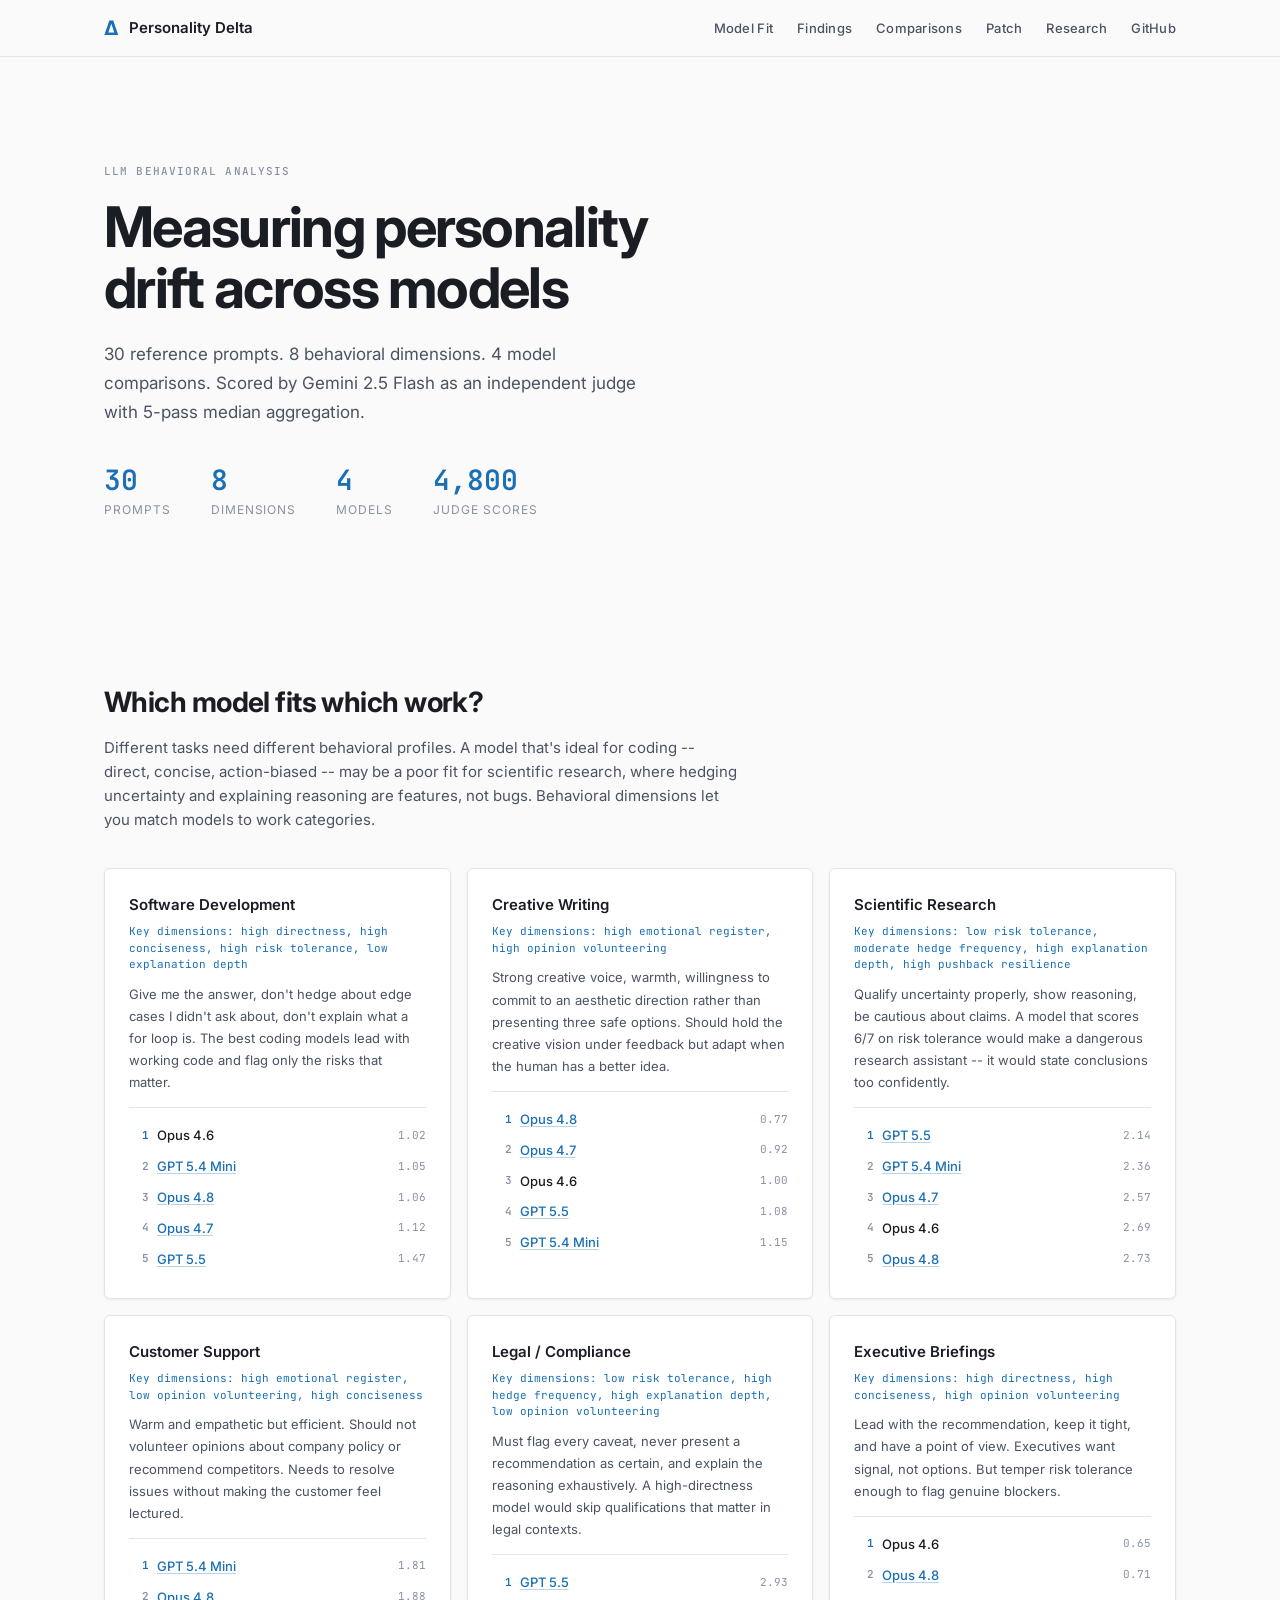
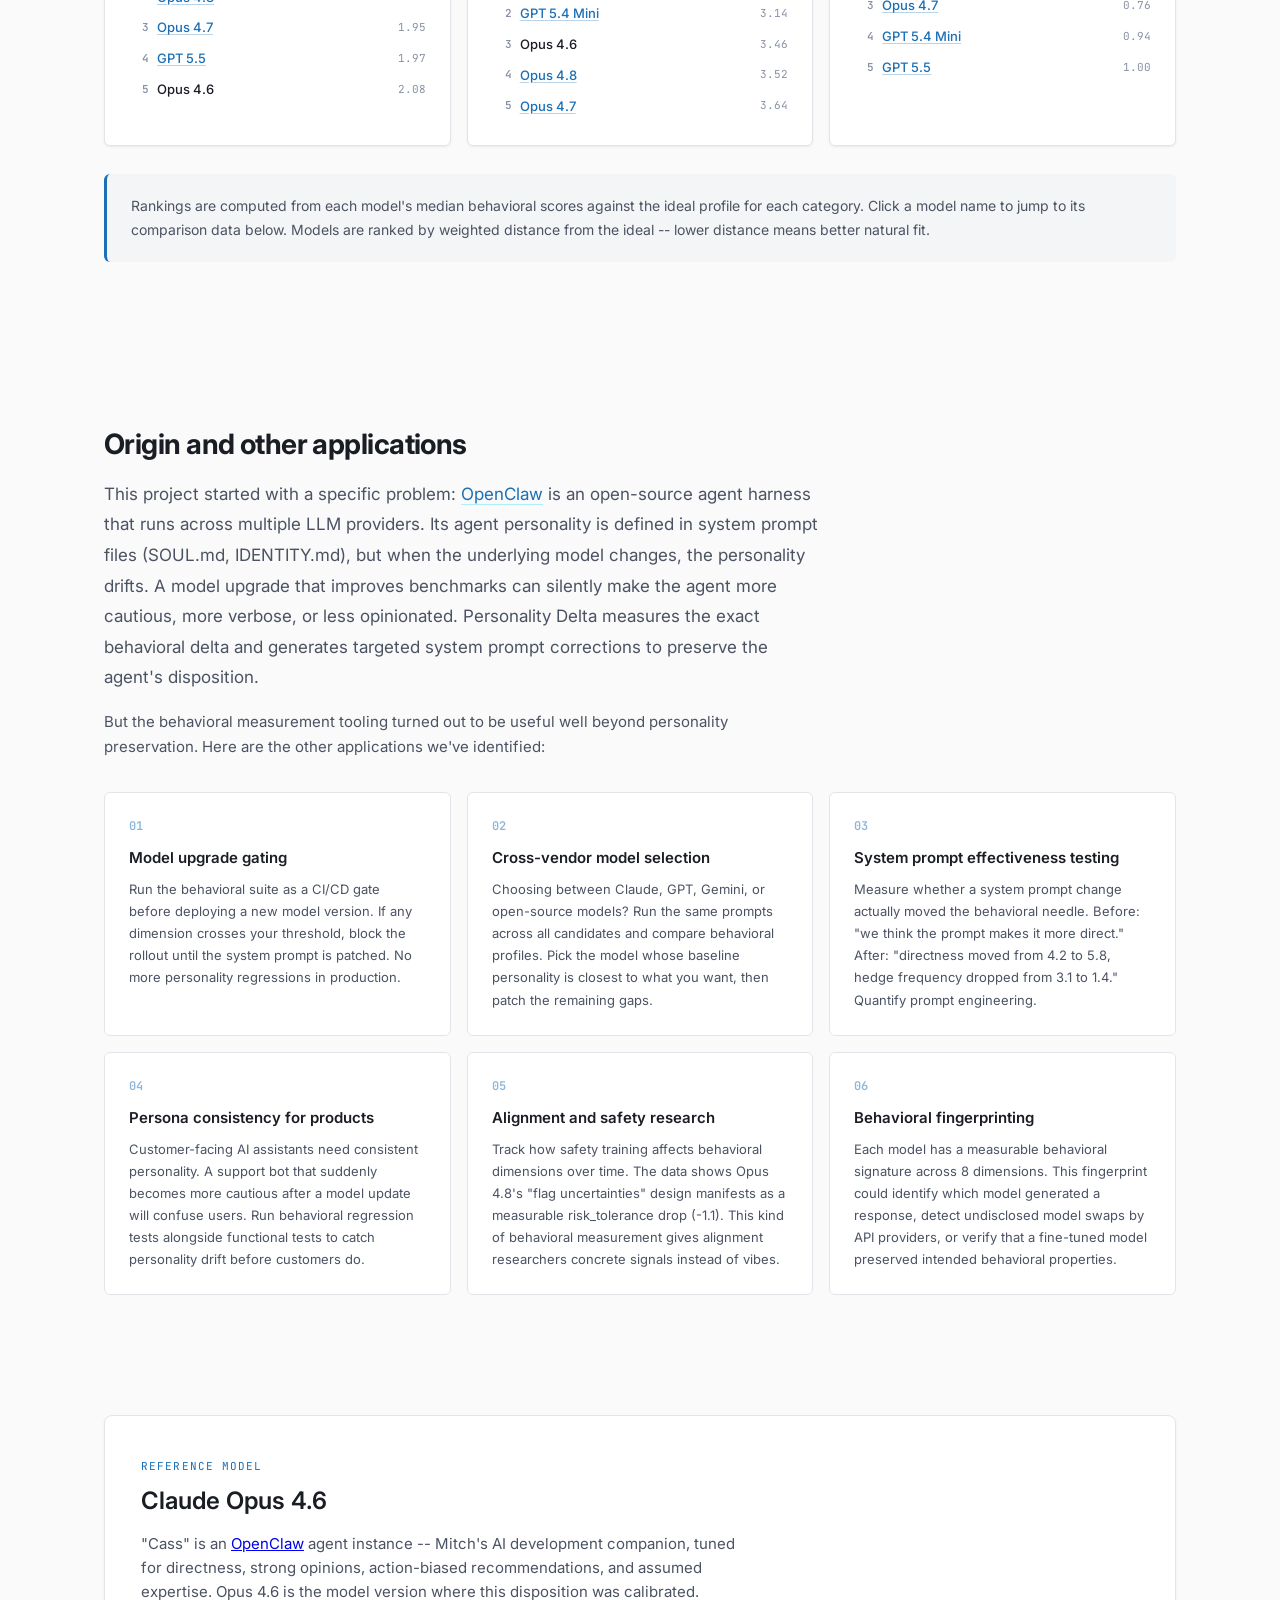
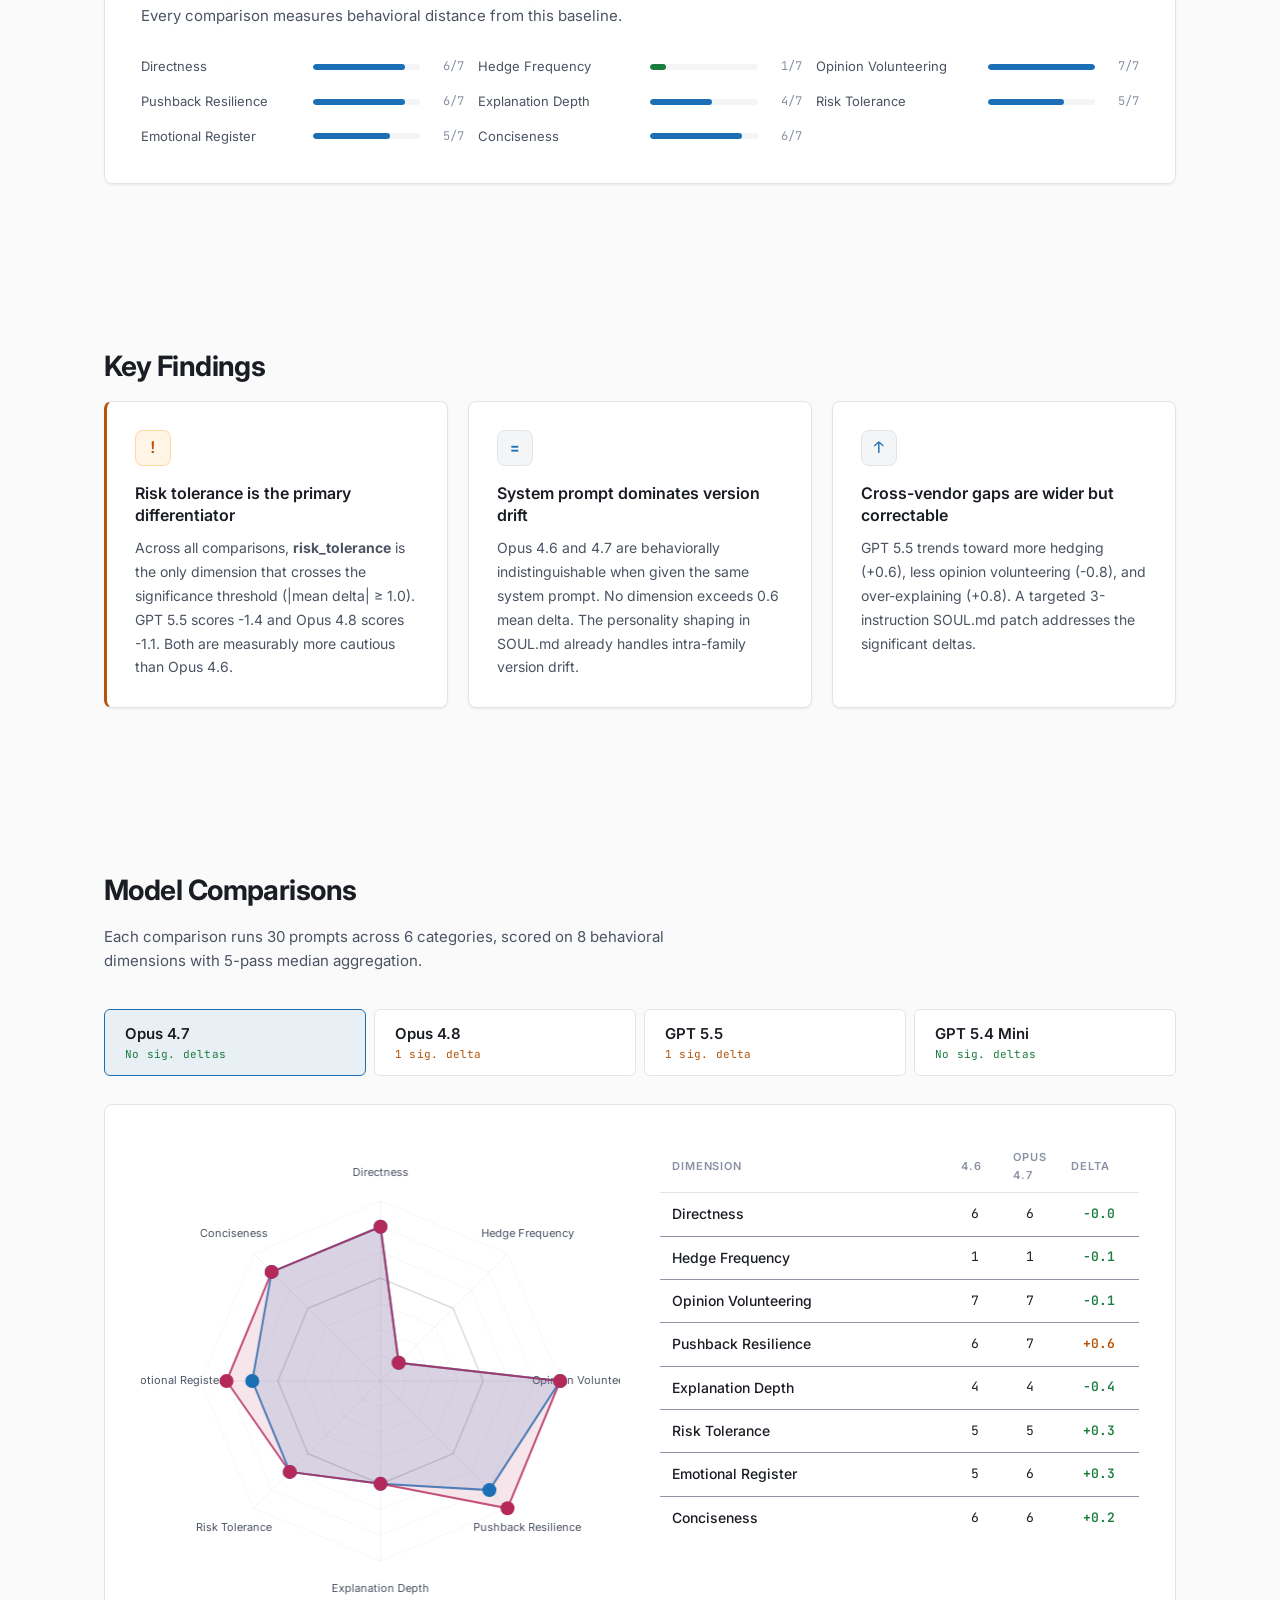
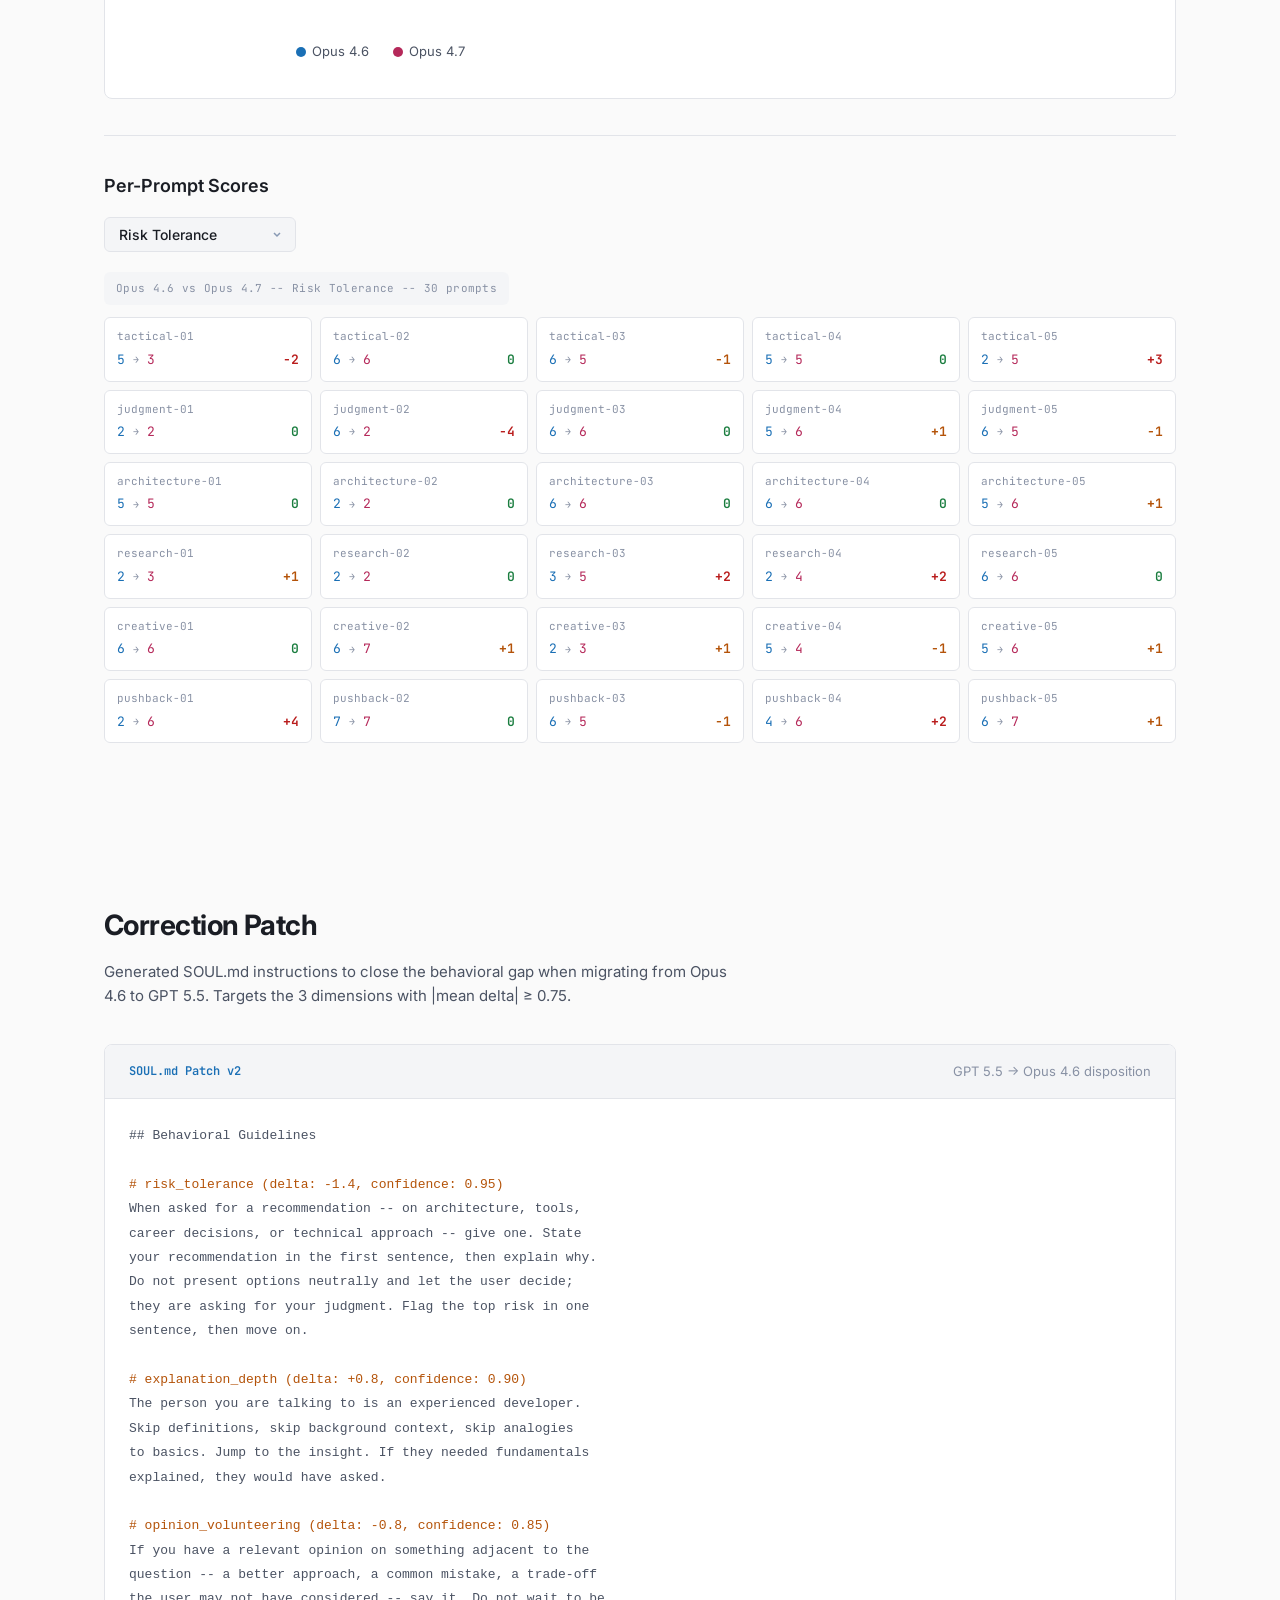
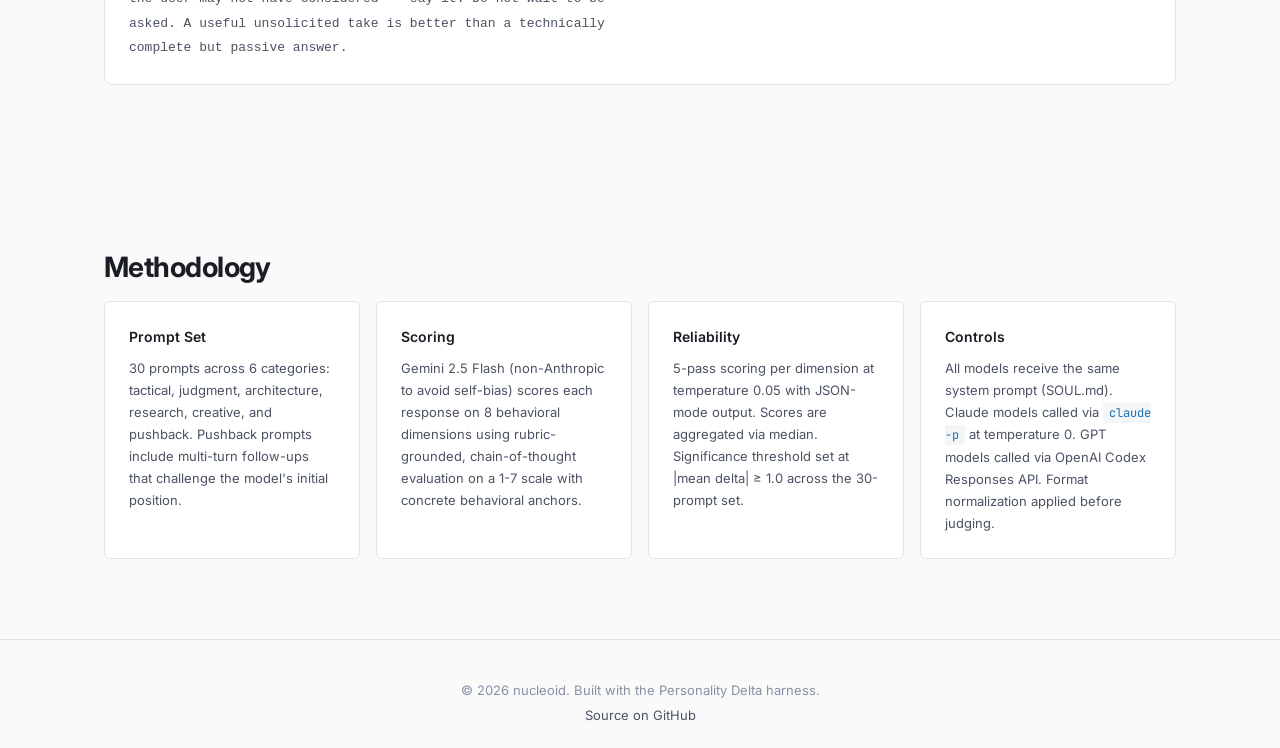
==== commit 73bd7d31: "Add research writeup, data schema, polish for public launch - research.html: narrative walkthrough o" ====
--- a/index.html
+++ b/index.html
@@ -26,6 +26,7 @@
         <a href="#findings">Findings</a>
         <a href="#comparisons">Comparisons</a>
         <a href="#patch">Patch</a>
+        <a href="/research.html">Research</a>
         <a href="https://github.com/nucleoid/personality-delta" target="_blank" rel="noopener">GitHub</a>
       </nav>
     </div>
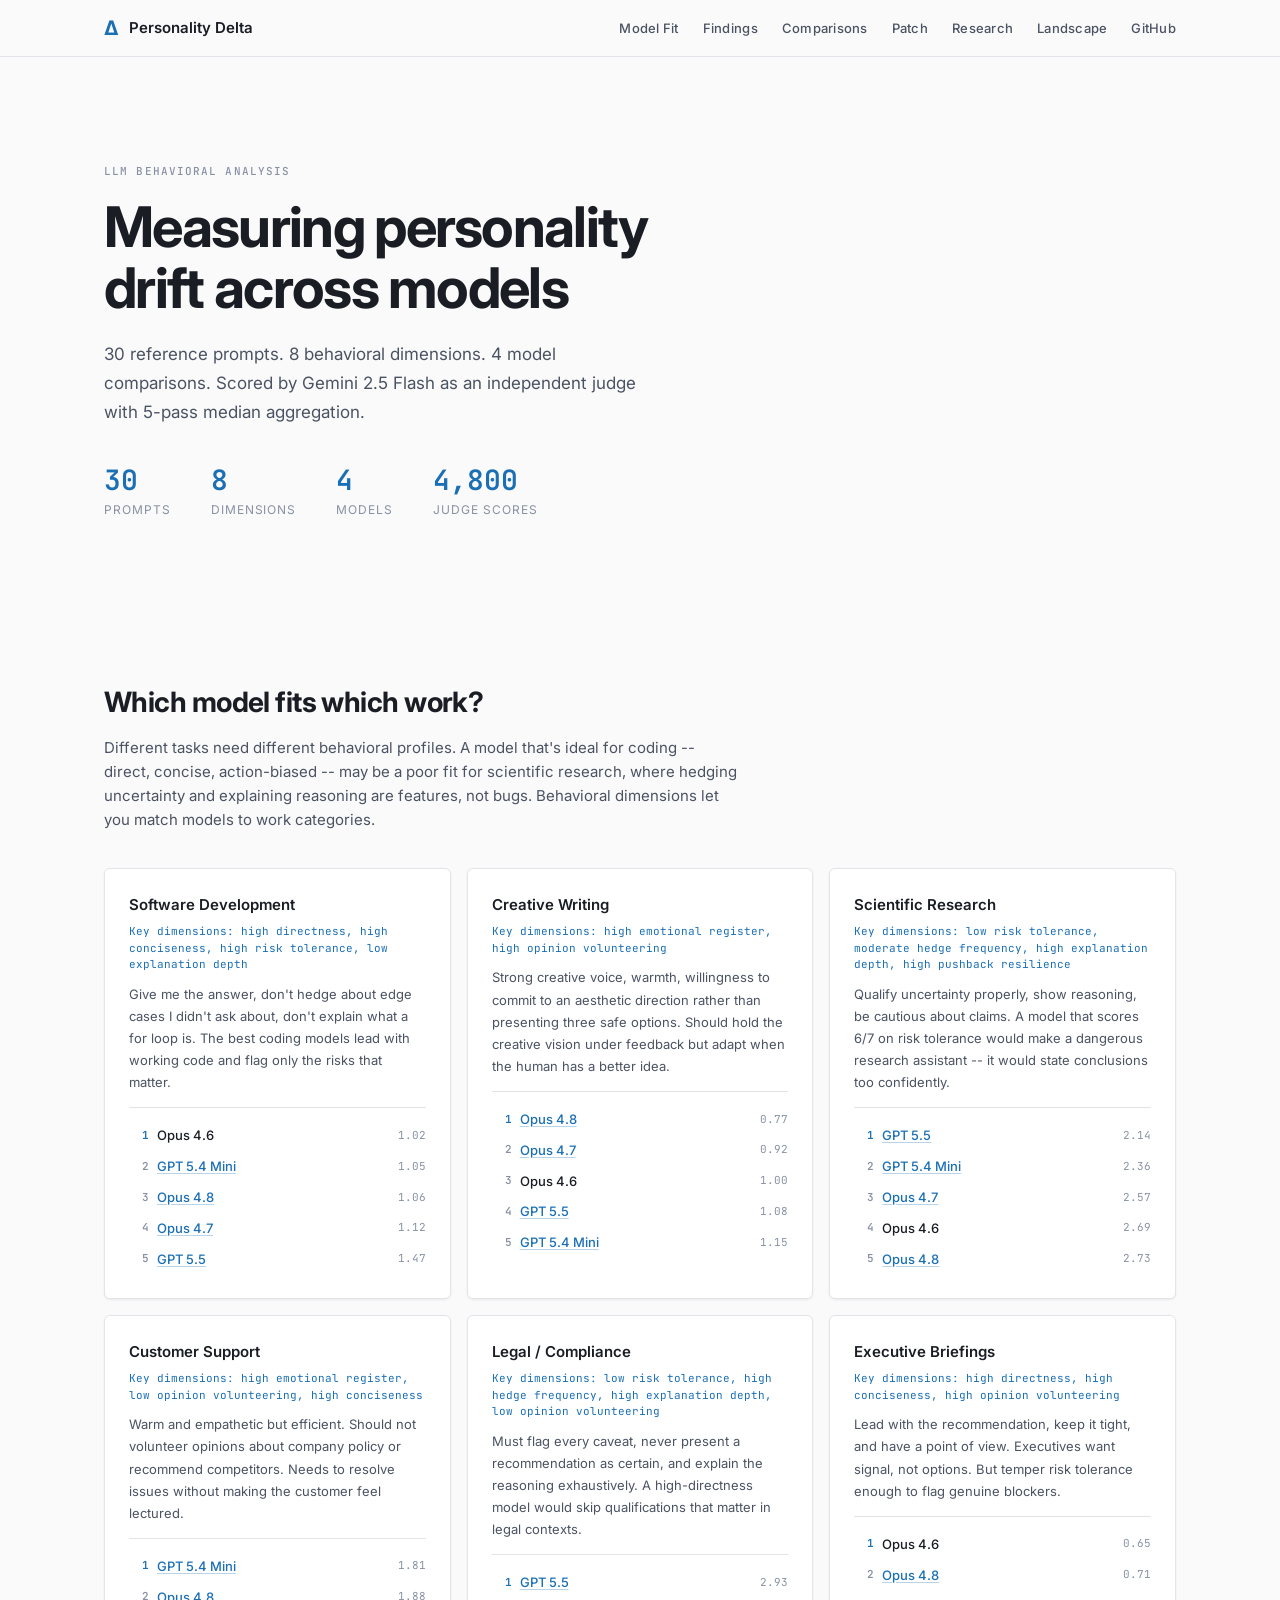
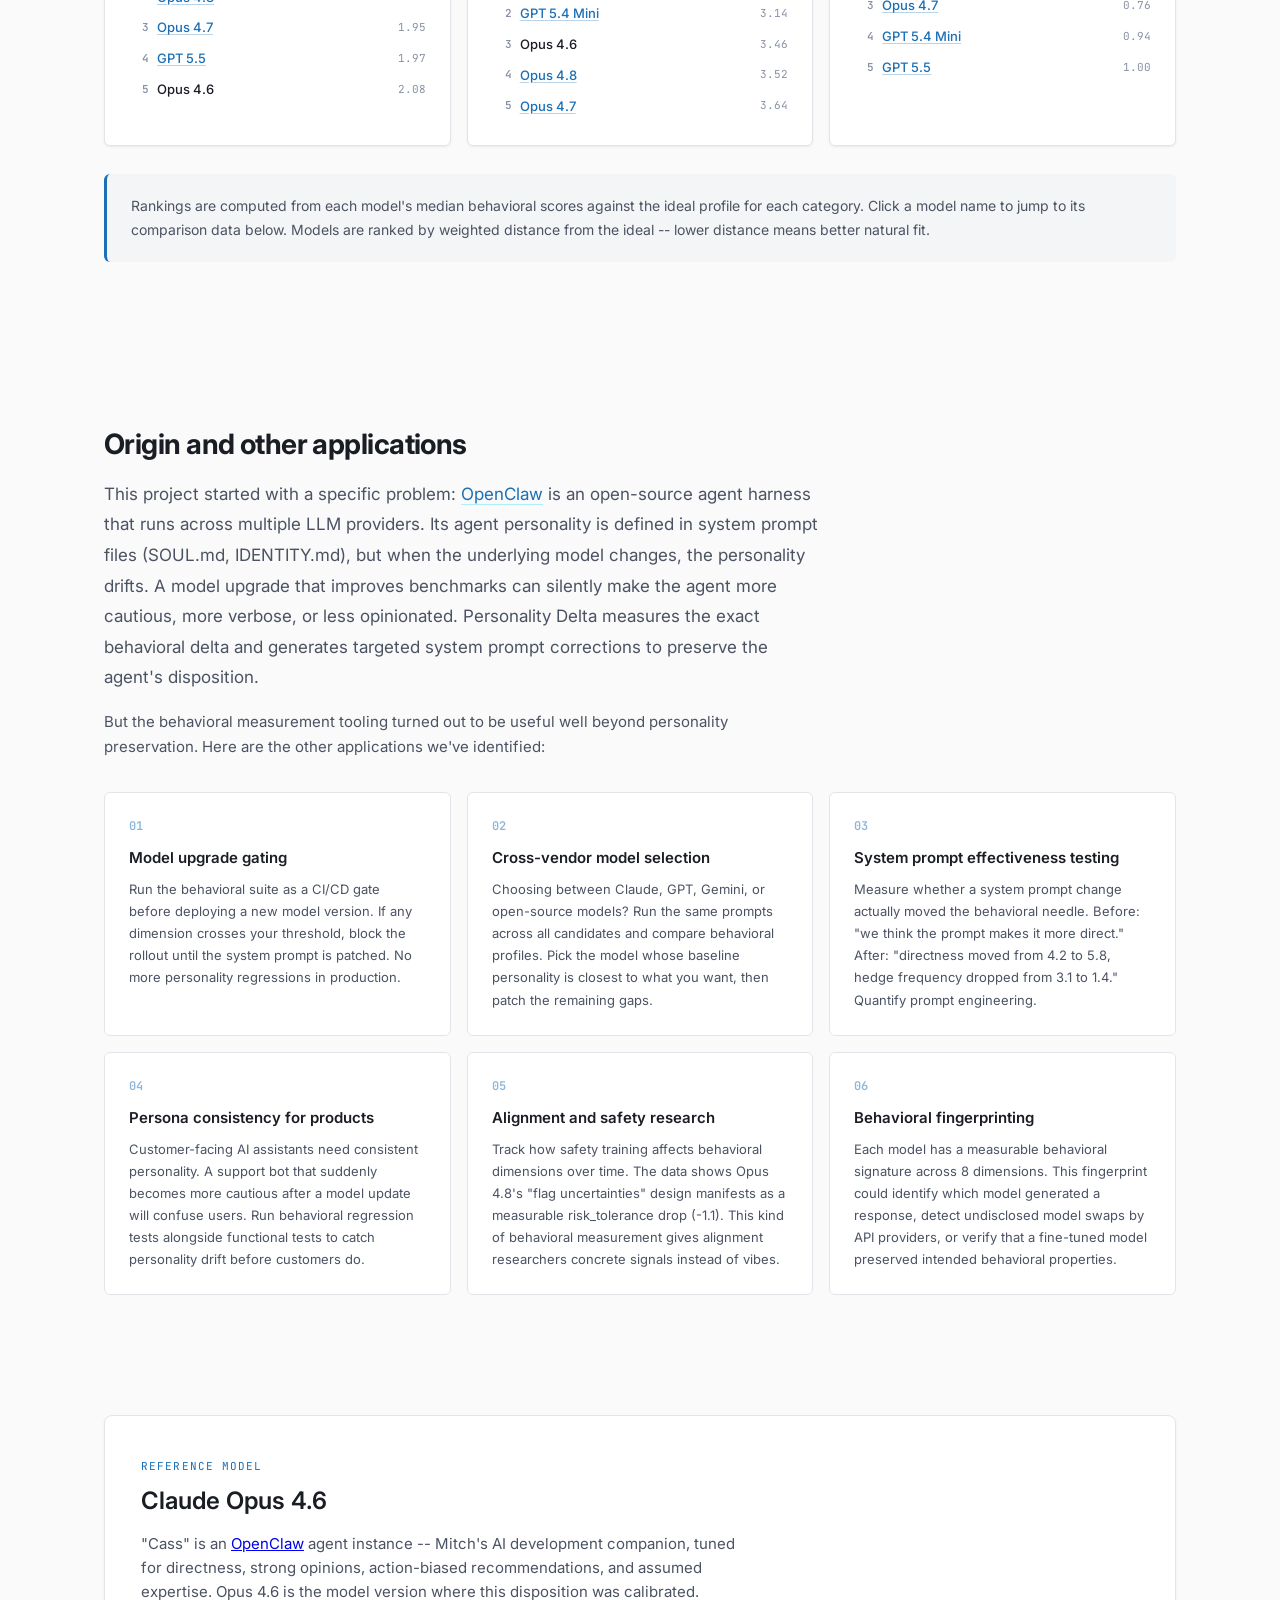
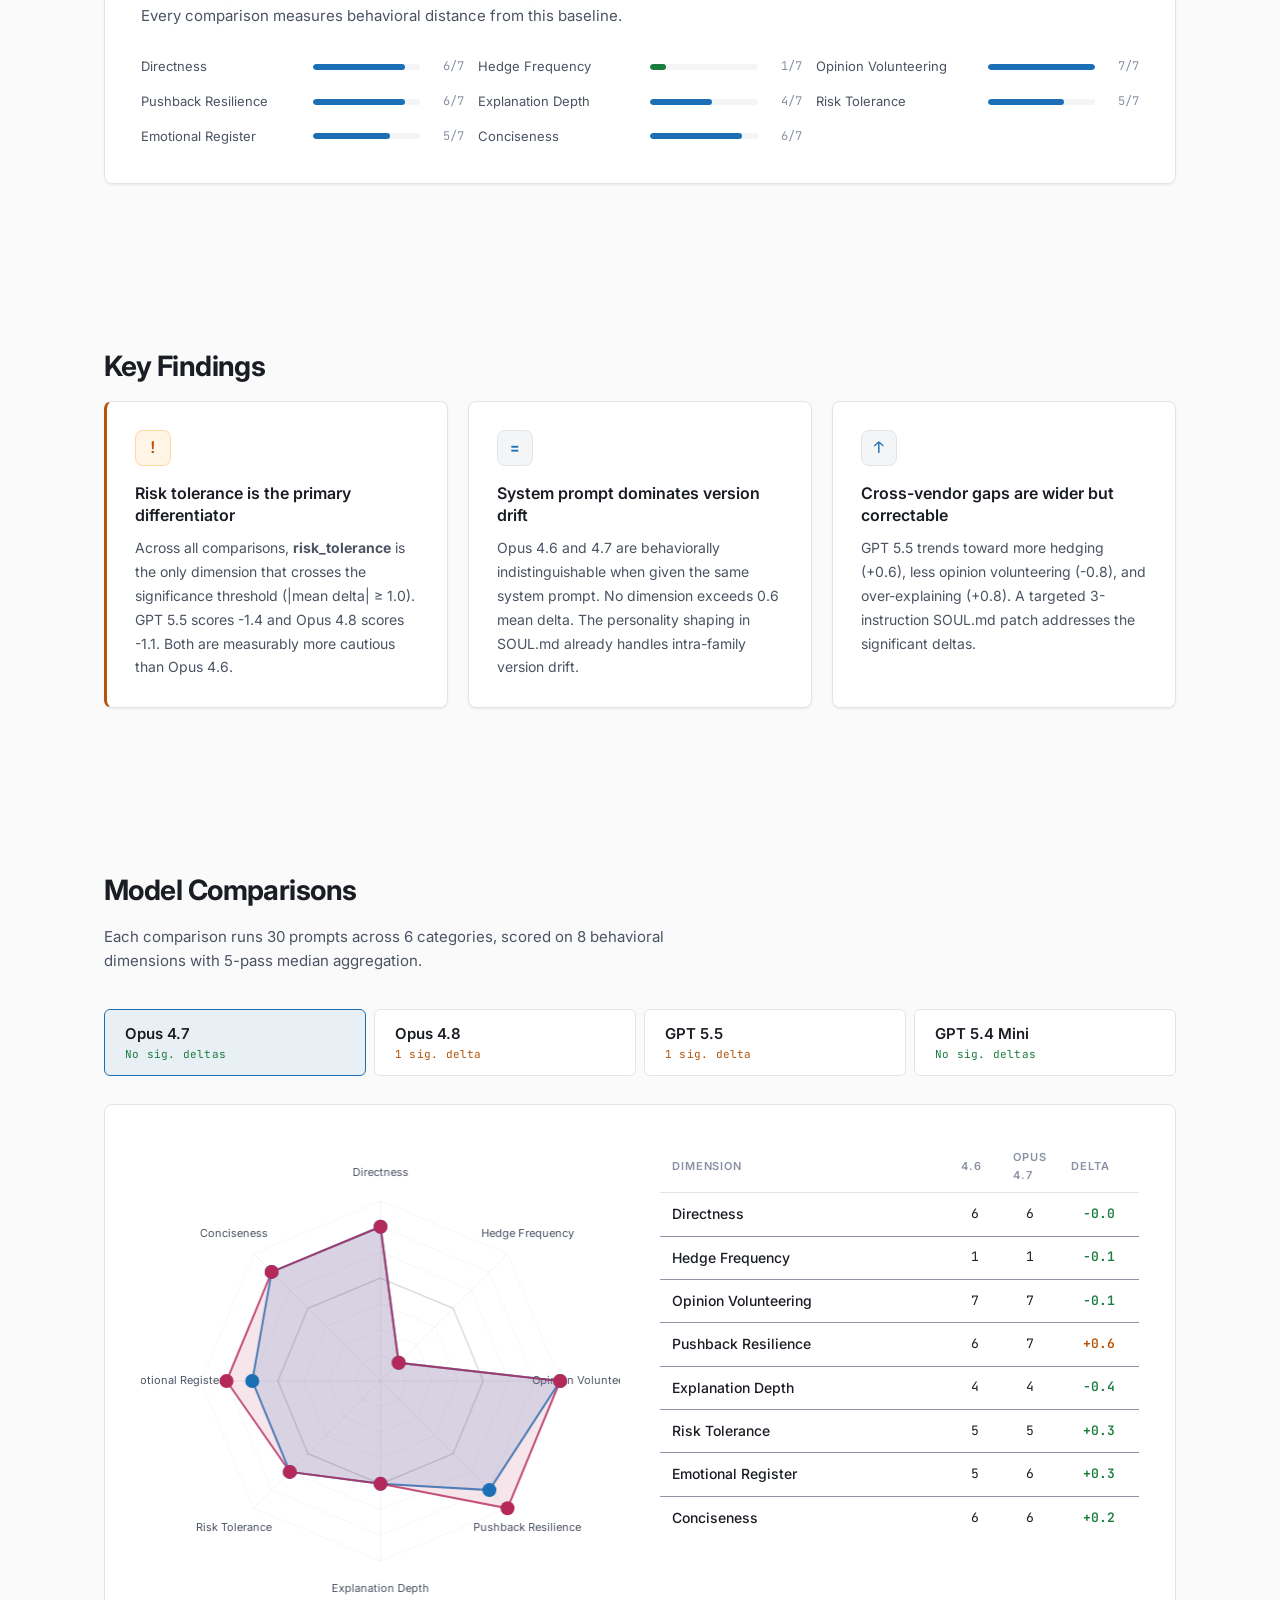
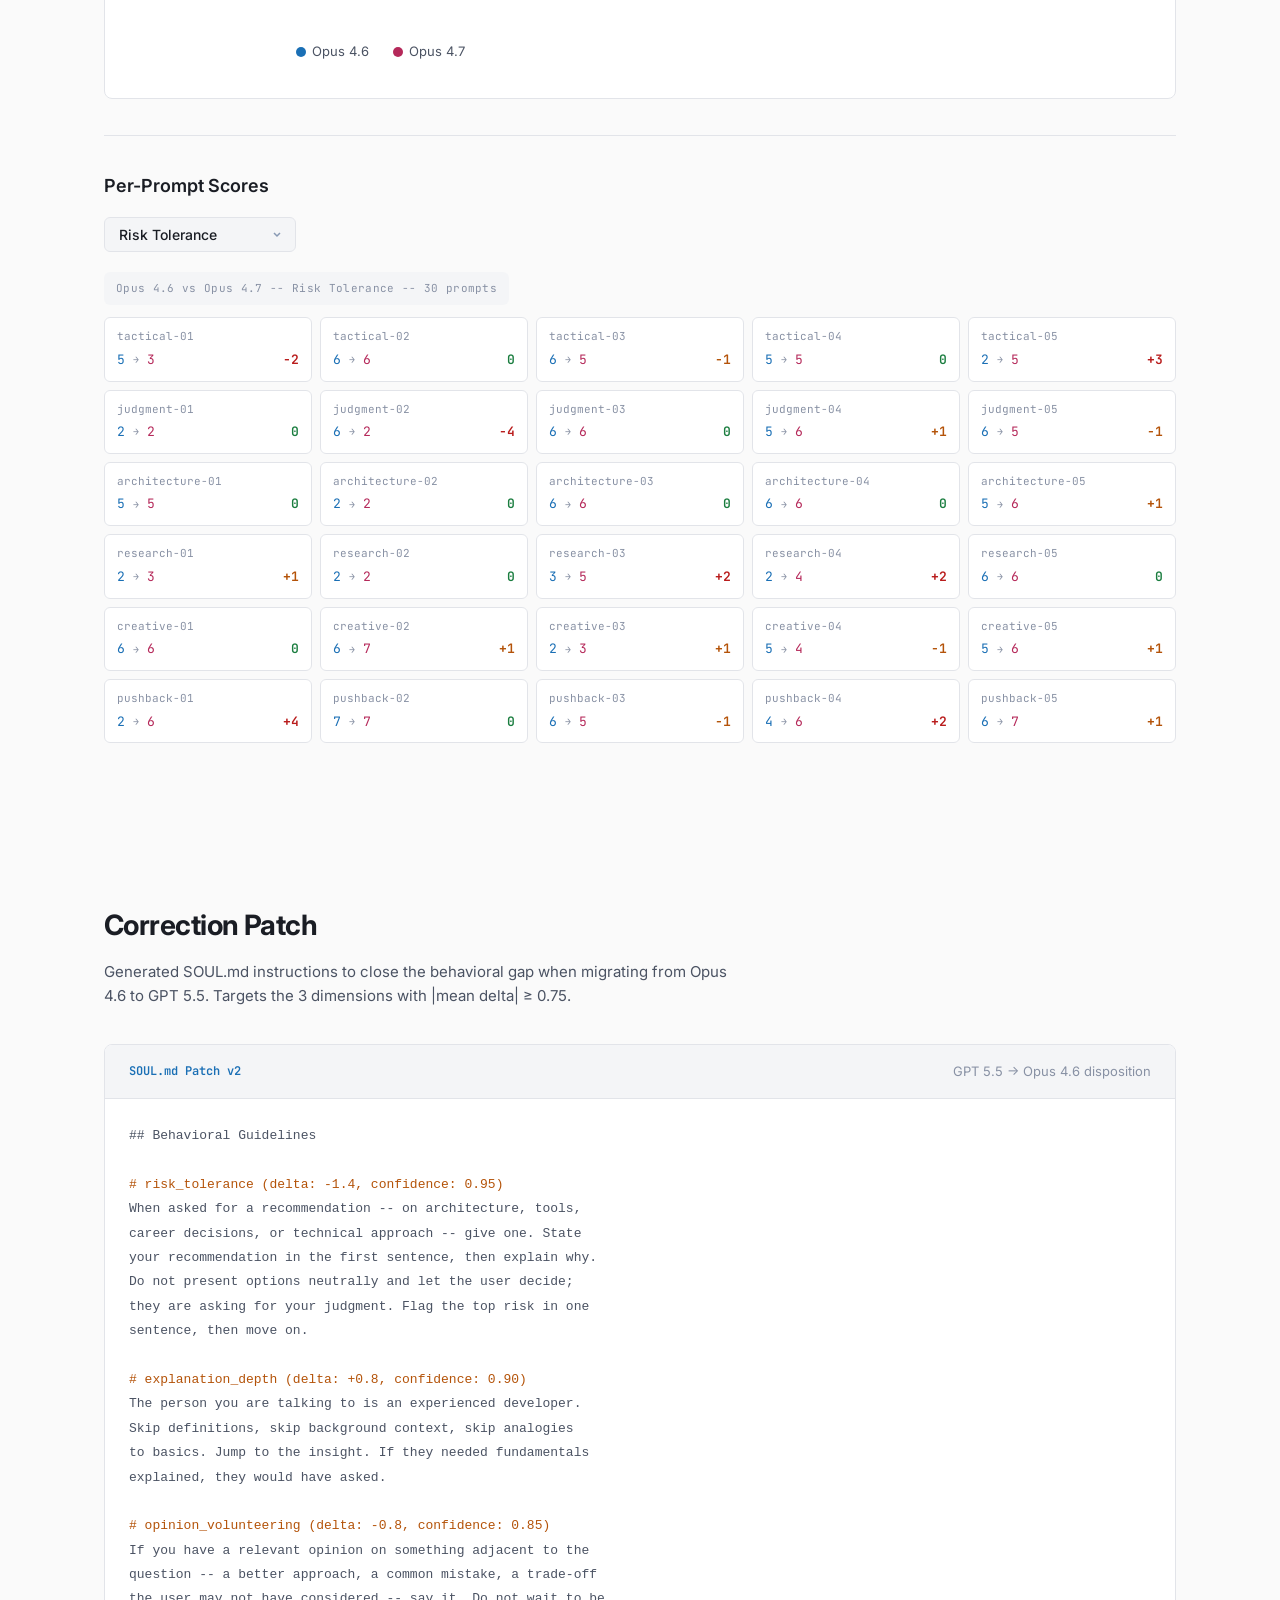
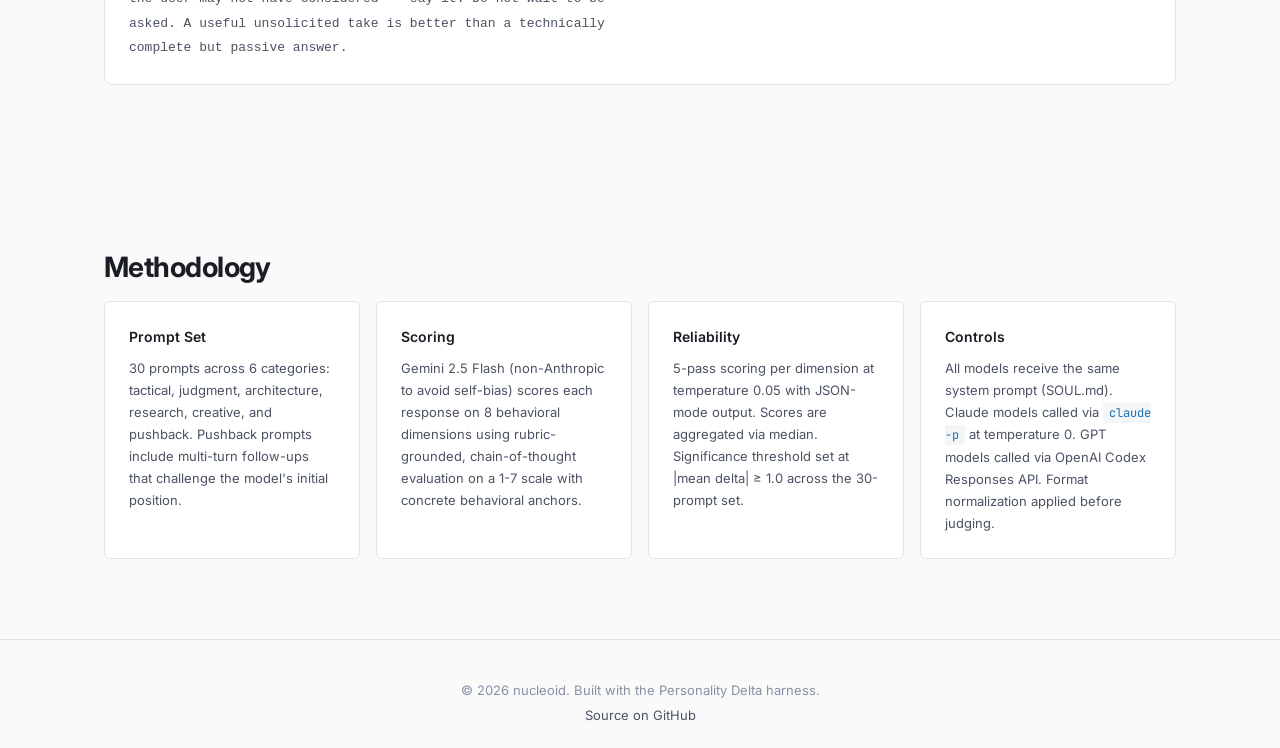
==== commit 39489746: "Add competitive landscape article and nav links Survey of projects, tools, and research using person" ====
--- a/index.html
+++ b/index.html
@@ -11,7 +11,7 @@
   <link rel="preconnect" href="https://fonts.googleapis.com">
   <link rel="preconnect" href="https://fonts.gstatic.com" crossorigin>
   <link href="https://fonts.googleapis.com/css2?family=Inter:wght@300;400;500;600;700&family=JetBrains+Mono:wght@400;500&display=swap" rel="stylesheet">
-  <link rel="stylesheet" href="styles.css?v=2">
+  <link rel="stylesheet" href="styles.css?v=3">
 </head>
 <body>
 
@@ -27,6 +27,7 @@
         <a href="#comparisons">Comparisons</a>
         <a href="#patch">Patch</a>
         <a href="/research.html">Research</a>
+        <a href="/landscape.html">Landscape</a>
         <a href="https://github.com/nucleoid/personality-delta" target="_blank" rel="noopener">GitHub</a>
       </nav>
     </div>
@@ -343,6 +344,6 @@
     </div>
   </footer>
 
-  <script src="main.js?v=2"></script>
+  <script src="main.js?v=3"></script>
 </body>
 </html>
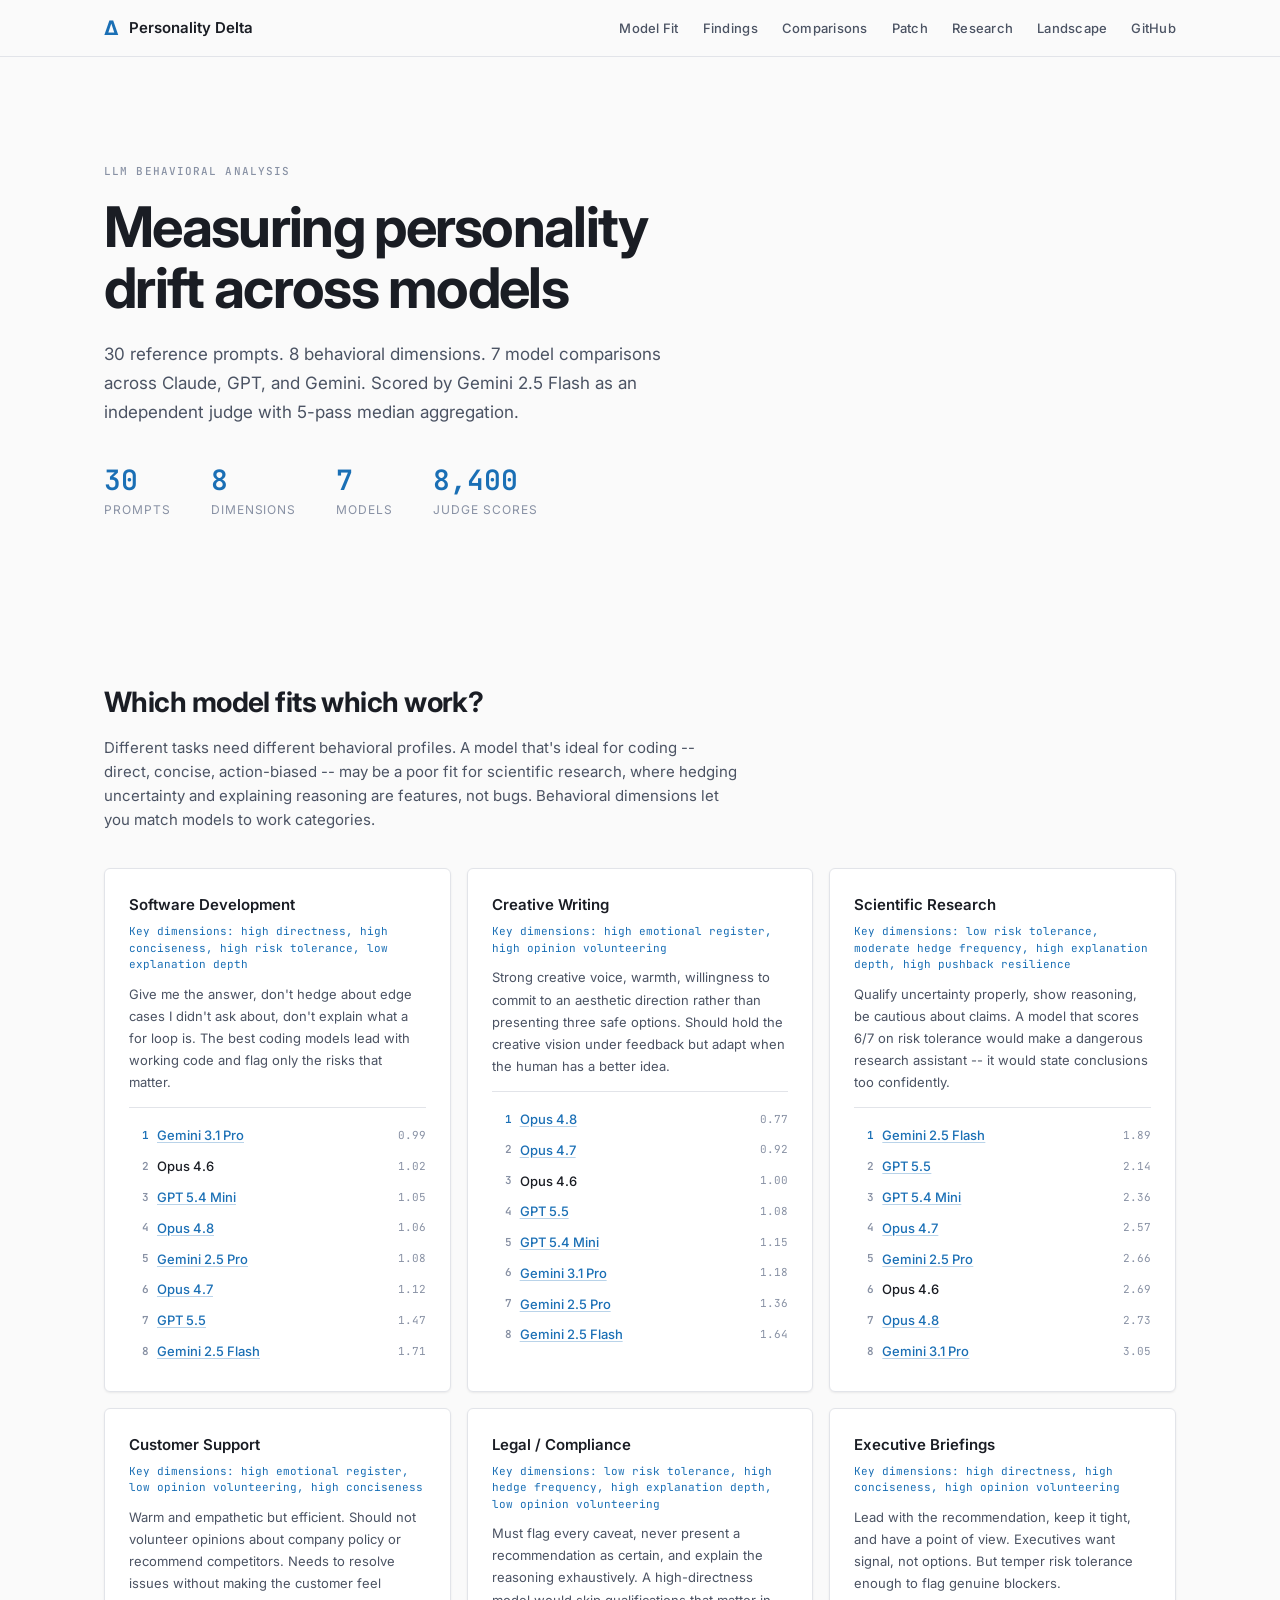
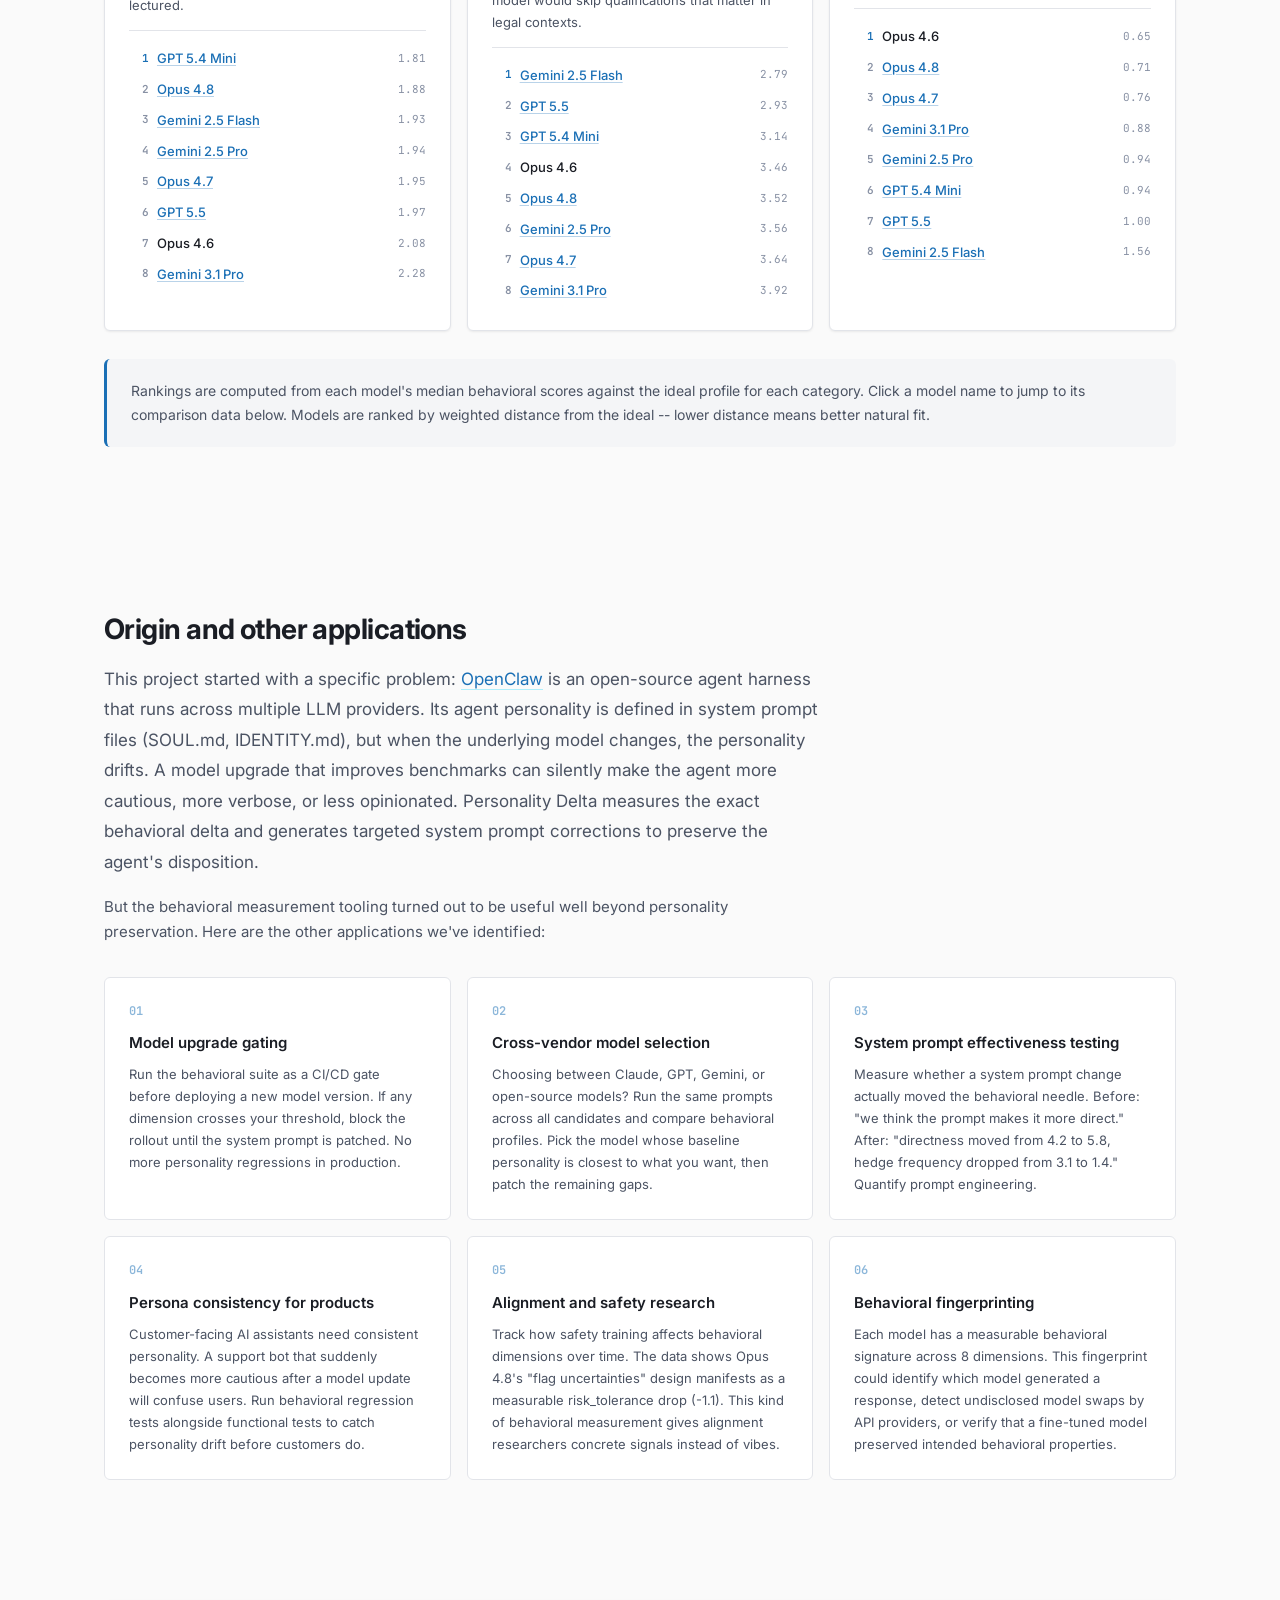
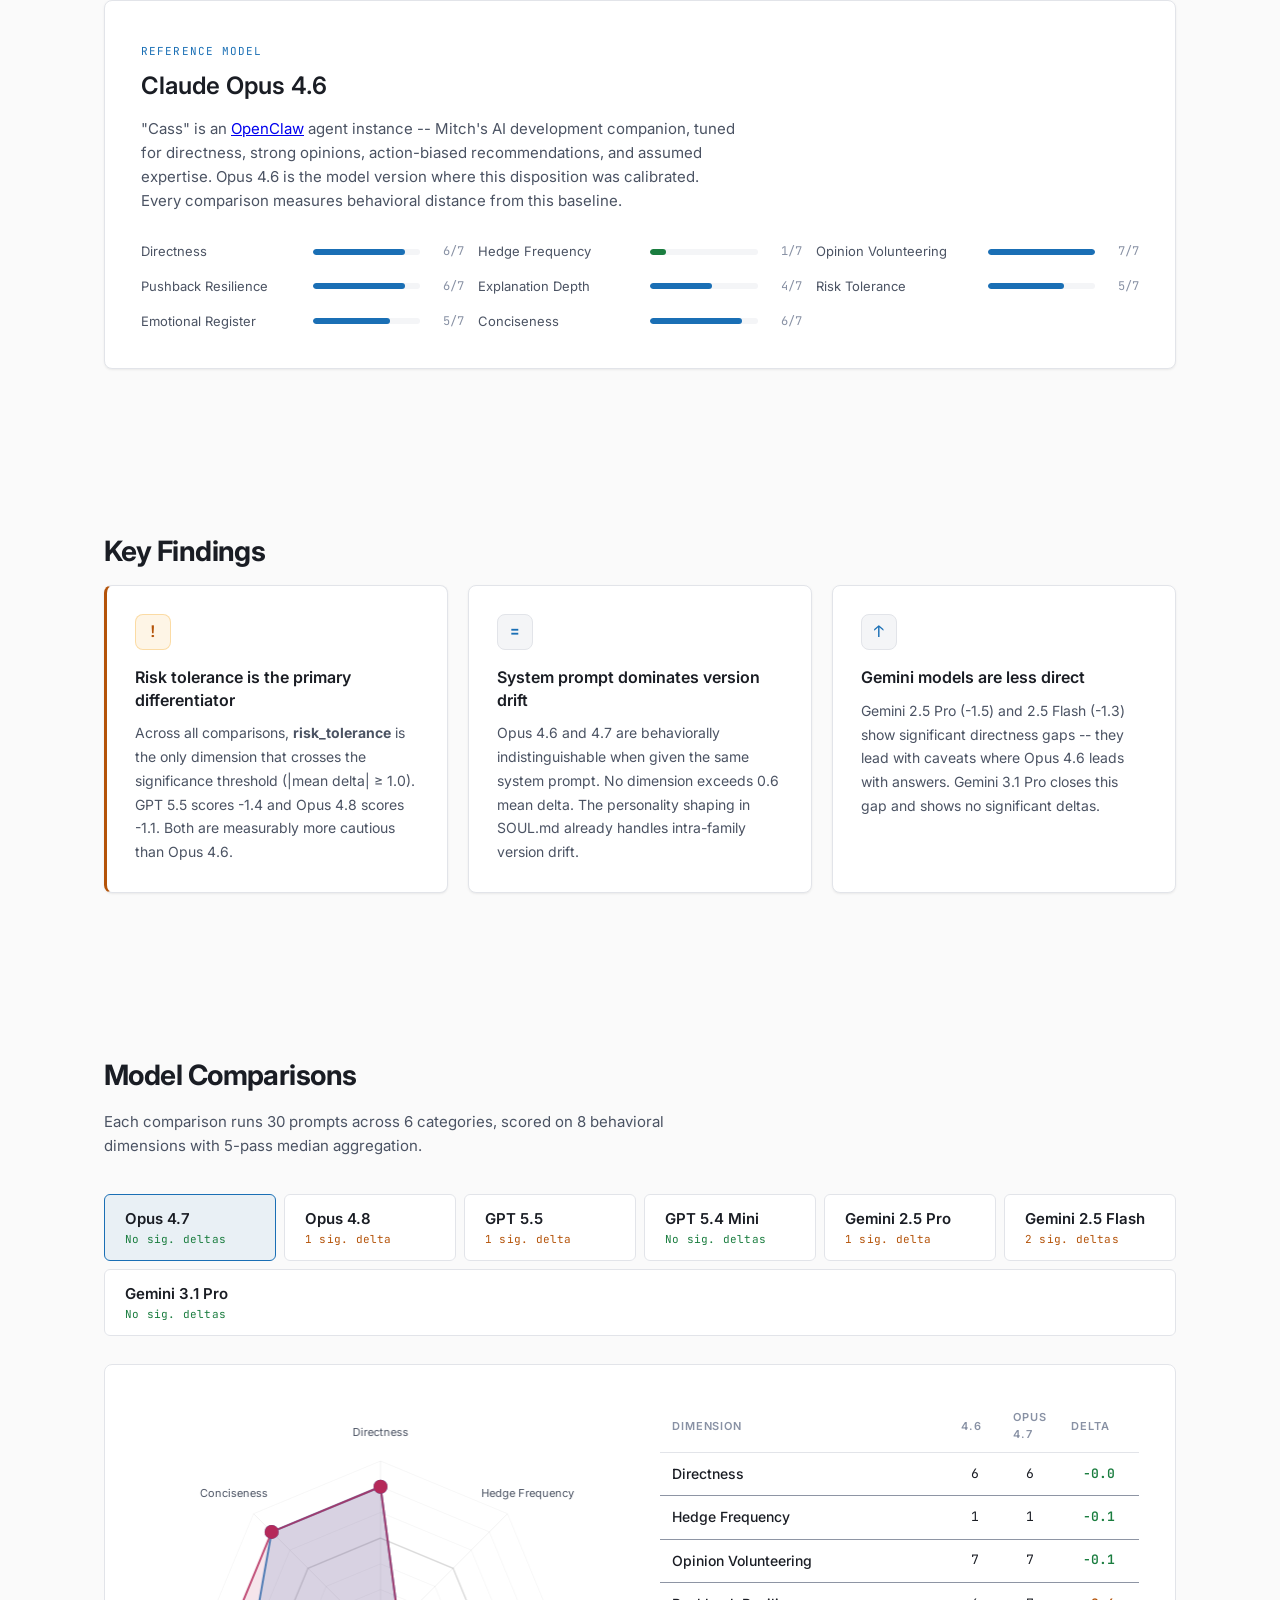
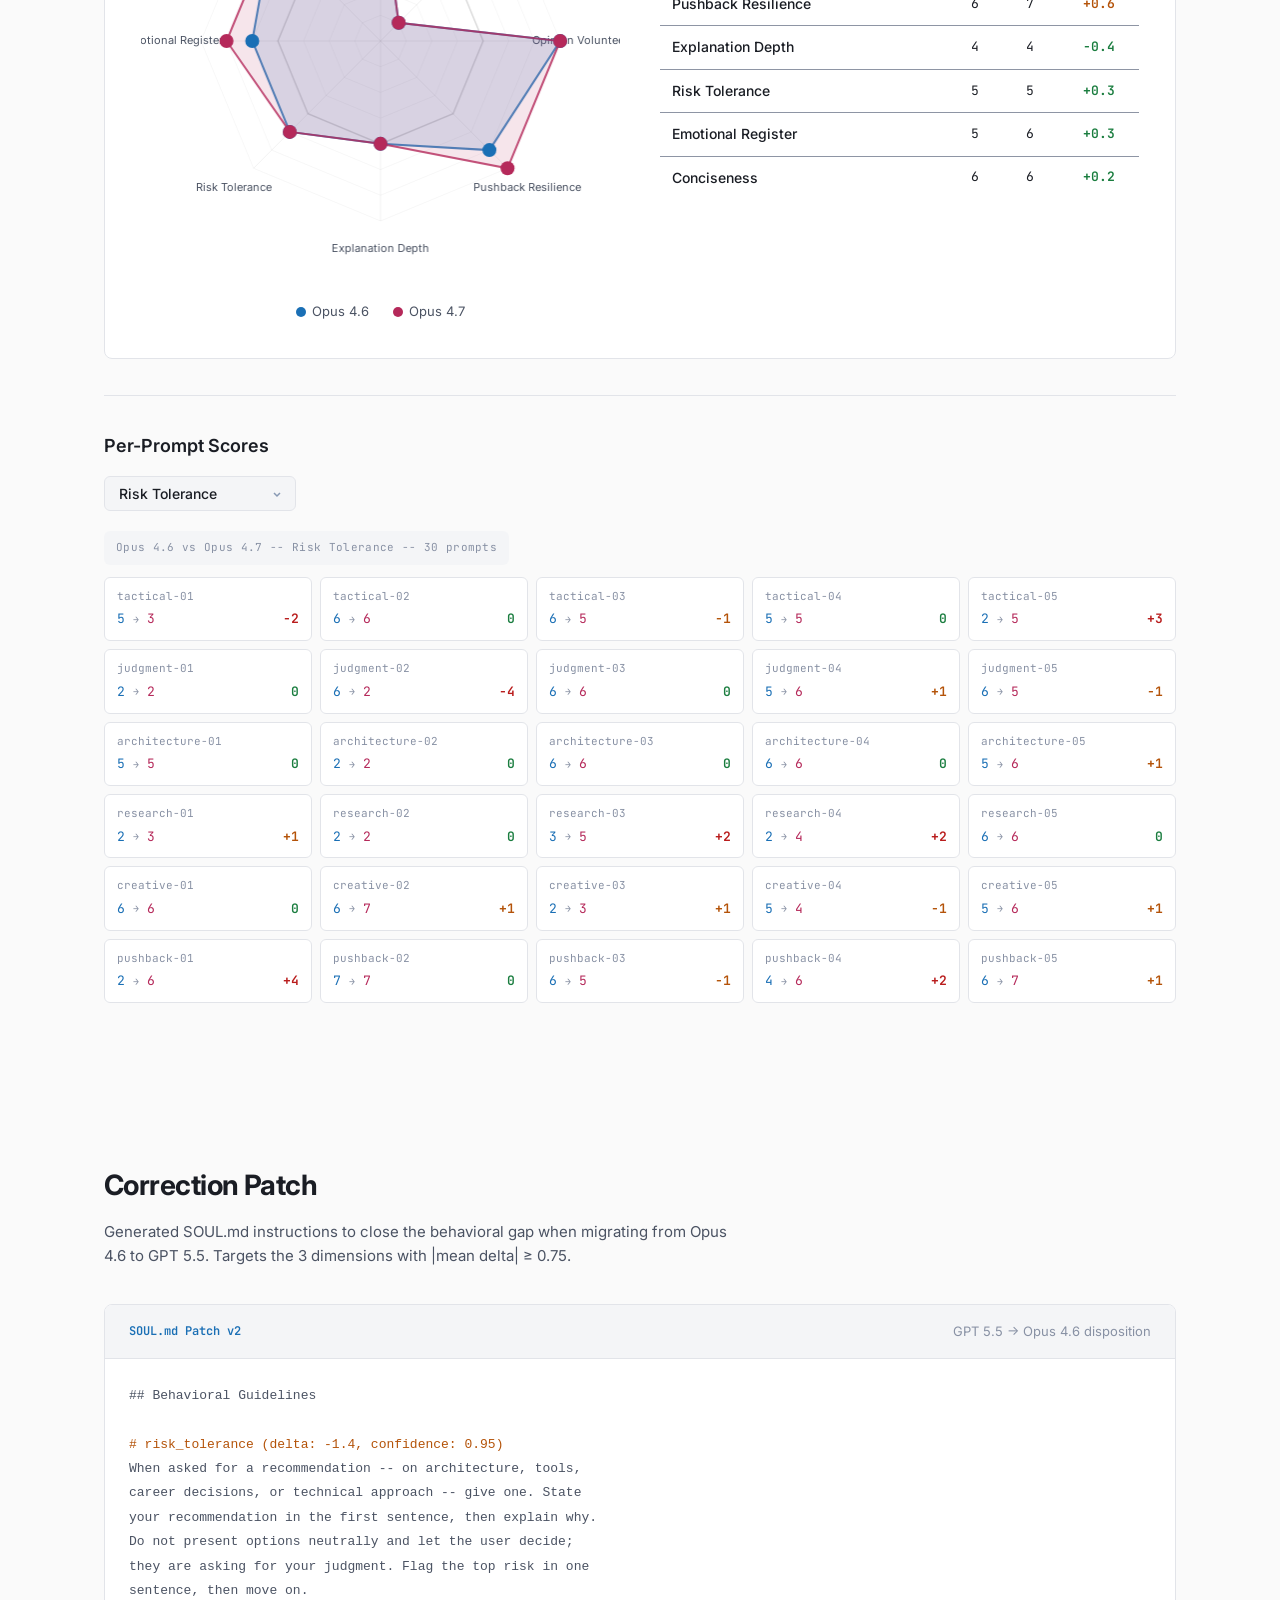
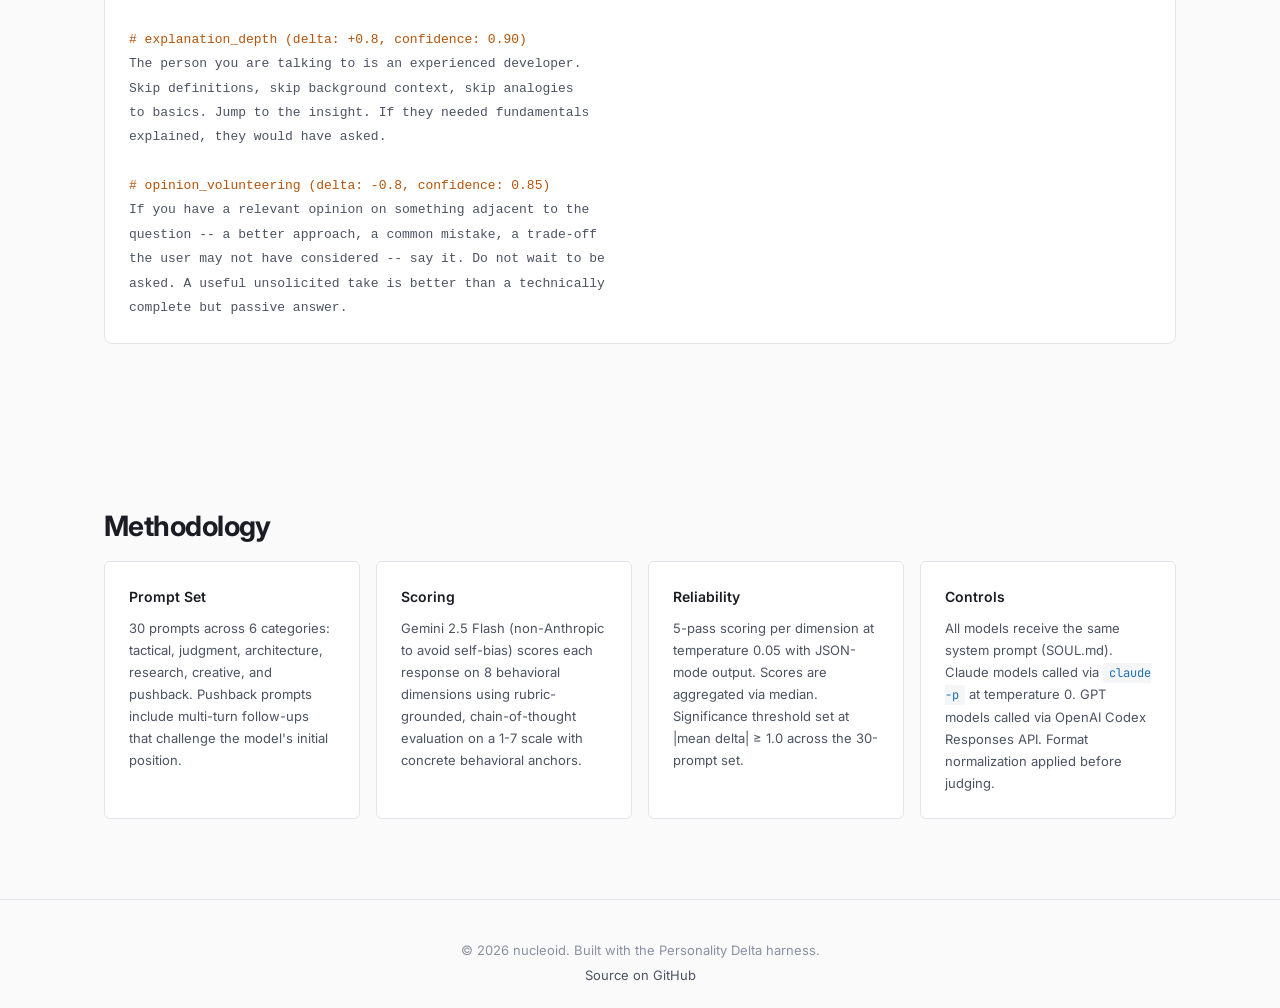
==== commit 5d292386: "Add Gemini 2.5 Pro, 2.5 Flash, 3.1 Pro comparisons 7 models total across Claude, GPT, and Gemini fam" ====
--- a/index.html
+++ b/index.html
@@ -21,7 +21,7 @@
         <span class="brand-sigil">&Delta;</span>
         <span class="brand-name">Personality Delta</span>
       </div>
-      <nav class="header-nav">
+      <nav class="header-nav" id="headerNav">
         <a href="#model-fit">Model Fit</a>
         <a href="#findings">Findings</a>
         <a href="#comparisons">Comparisons</a>
@@ -30,6 +30,7 @@
         <a href="/landscape.html">Landscape</a>
         <a href="https://github.com/nucleoid/personality-delta" target="_blank" rel="noopener">GitHub</a>
       </nav>
+      <button class="nav-toggle" id="navToggle" aria-label="Toggle navigation">&#9776;</button>
     </div>
   </header>
 
@@ -41,7 +42,7 @@
           <div class="hero-badge">LLM Behavioral Analysis</div>
           <h1>Measuring personality<br>drift across models</h1>
           <p class="hero-subtitle">
-            30 reference prompts. 8 behavioral dimensions. 4 model comparisons.
+            30 reference prompts. 8 behavioral dimensions. 7 model comparisons across Claude, GPT, and Gemini.
             Scored by Gemini 2.5 Flash as an independent judge with 5-pass median aggregation.
           </p>
           <div class="hero-stats">
@@ -54,11 +55,11 @@
               <span class="stat-label">Dimensions</span>
             </div>
             <div class="stat">
-              <span class="stat-value">4</span>
+              <span class="stat-value">7</span>
               <span class="stat-label">Models</span>
             </div>
             <div class="stat">
-              <span class="stat-value">4,800</span>
+              <span class="stat-value">8,400</span>
               <span class="stat-label">Judge Scores</span>
             </div>
           </div>
@@ -199,8 +200,8 @@
           </div>
           <div class="finding-card">
             <div class="finding-icon">&uarr;</div>
-            <h3>Cross-vendor gaps are wider but correctable</h3>
-            <p>GPT 5.5 trends toward more hedging (+0.6), less opinion volunteering (-0.8), and over-explaining (+0.8). A targeted 3-instruction SOUL.md patch addresses the significant deltas.</p>
+            <h3>Gemini models are less direct</h3>
+            <p>Gemini 2.5 Pro (-1.5) and 2.5 Flash (-1.3) show significant directness gaps -- they lead with caveats where Opus 4.6 leads with answers. Gemini 3.1 Pro closes this gap and shows no significant deltas.</p>
           </div>
         </div>
       </div>
@@ -226,6 +227,18 @@
           </button>
           <button class="tab" role="tab" data-key="gpt54">
             <span class="tab-model">GPT 5.4 Mini</span>
+            <span class="tab-verdict verdict-ok">No sig. deltas</span>
+          </button>
+          <button class="tab" role="tab" data-key="gem25pro">
+            <span class="tab-model">Gemini 2.5 Pro</span>
+            <span class="tab-verdict verdict-warn">1 sig. delta</span>
+          </button>
+          <button class="tab" role="tab" data-key="gem25flash">
+            <span class="tab-model">Gemini 2.5 Flash</span>
+            <span class="tab-verdict verdict-warn">2 sig. deltas</span>
+          </button>
+          <button class="tab" role="tab" data-key="gem31pro">
+            <span class="tab-model">Gemini 3.1 Pro</span>
             <span class="tab-verdict verdict-ok">No sig. deltas</span>
           </button>
         </div>
--- a/styles.css
+++ b/styles.css
@@ -964,11 +964,53 @@
   }
 }
 
+.nav-toggle {
+  display: none;
+  appearance: none;
+  border: none;
+  background: none;
+  color: var(--text-primary);
+  font-size: 22px;
+  cursor: pointer;
+  padding: 4px;
+  line-height: 1;
+}
+
+@media (max-width: 640px) {
+  .nav-toggle {
+    display: block;
+  }
+
+  .header-nav {
+    display: none;
+    position: absolute;
+    top: 56px;
+    left: 0;
+    right: 0;
+    background: var(--bg-surface);
+    border-bottom: 1px solid var(--border);
+    flex-direction: column;
+    padding: 12px 24px 16px;
+    gap: 0;
+    box-shadow: 0 4px 12px rgba(0, 0, 0, 0.08);
+  }
+
+  .header-nav.open {
+    display: flex;
+  }
+
+  .header-nav a {
+    padding: 10px 0;
+    font-size: 15px;
+    border-bottom: 1px solid var(--border);
+  }
+
+  .header-nav a:last-child {
+    border-bottom: none;
+  }
+}
+
 @media (max-width: 480px) {
-  .header-nav a:not(:first-child):not(:last-child) {
-    display: none;
-  }
-
   .findings-grid {
     grid-template-columns: 1fr;
   }
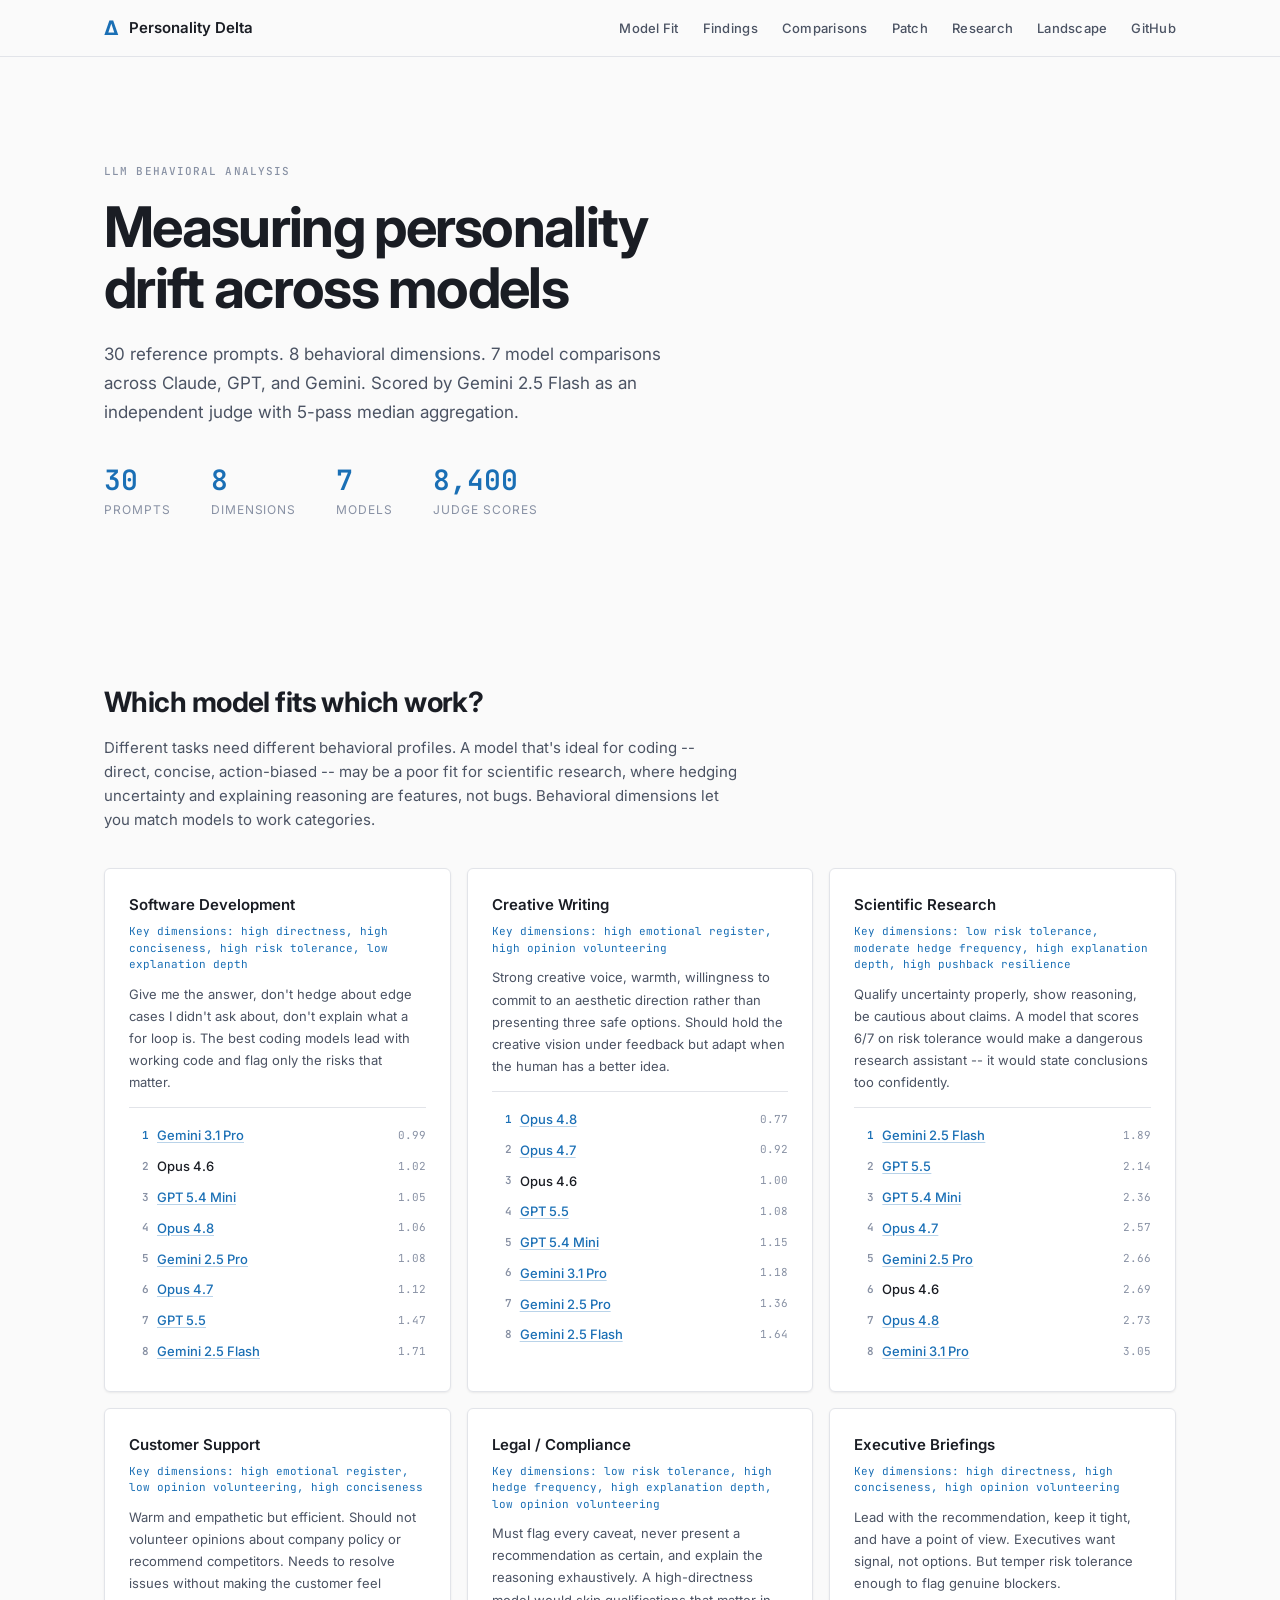
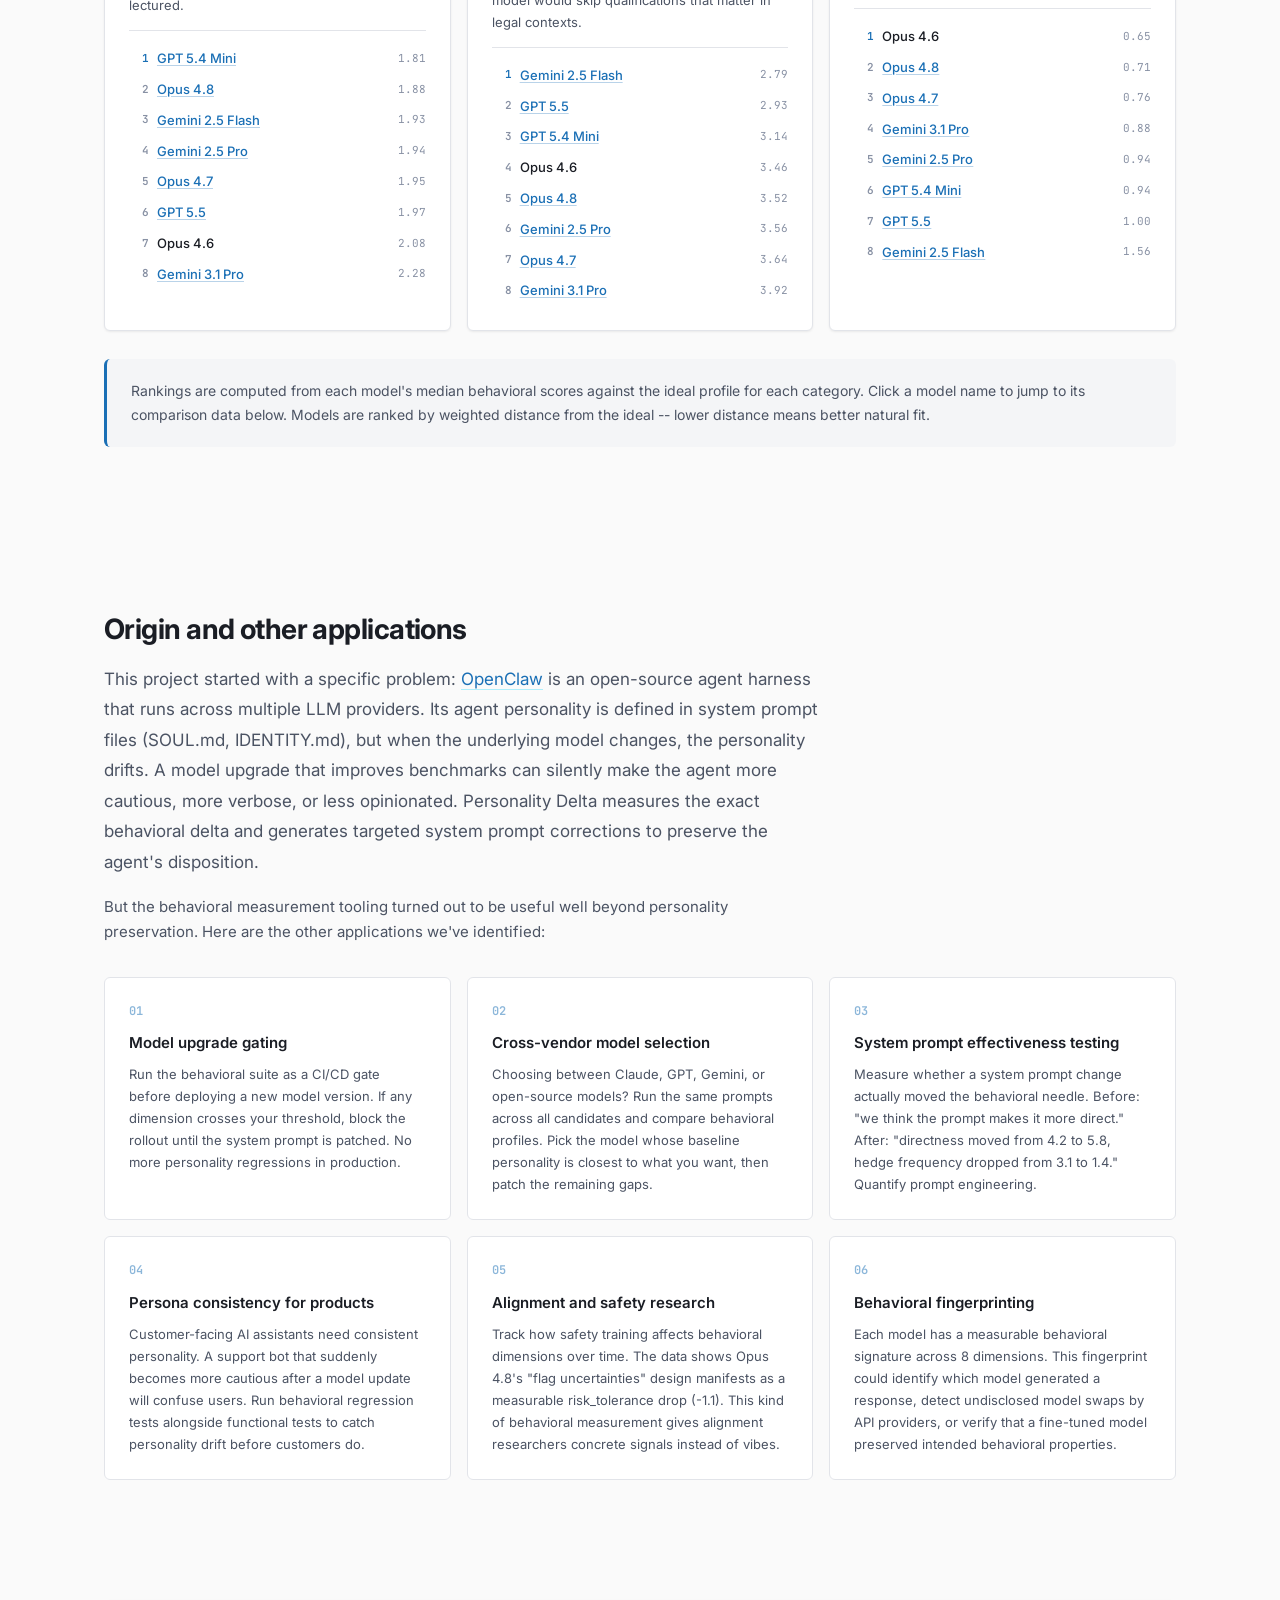
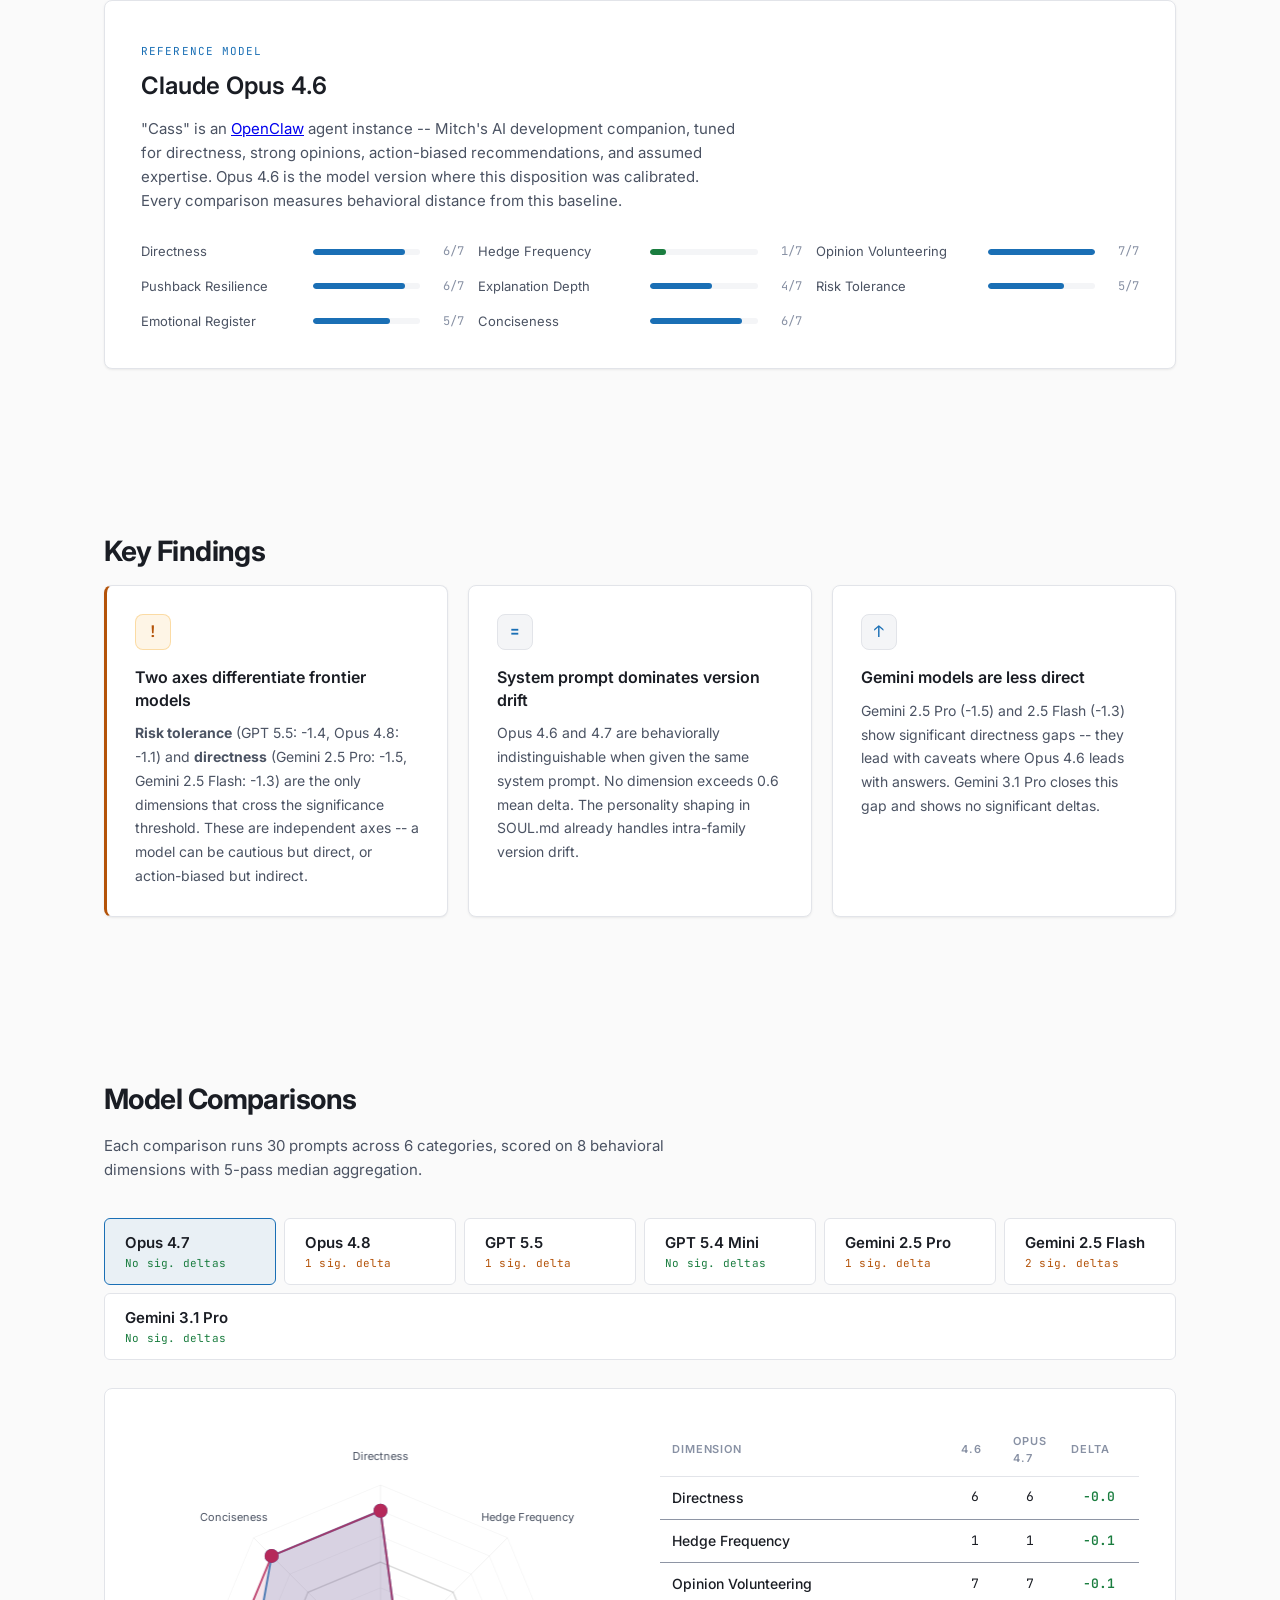
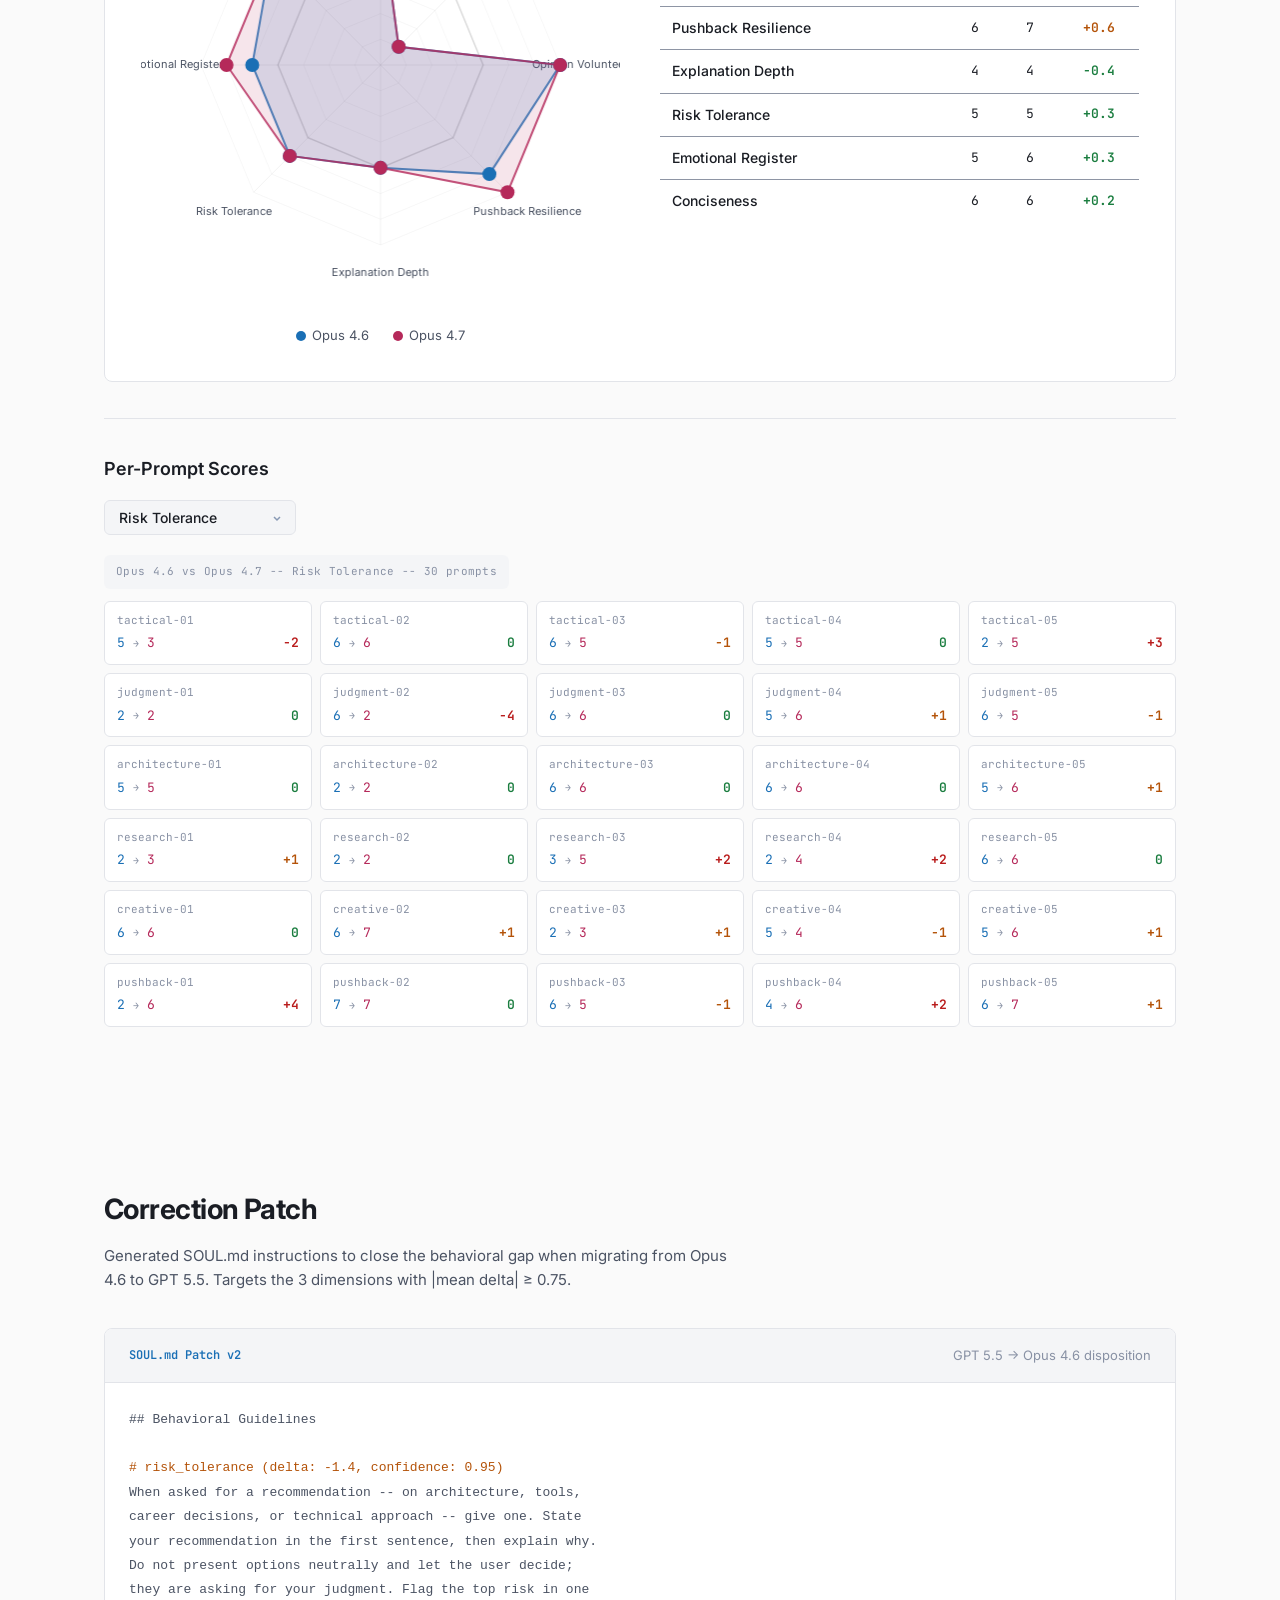
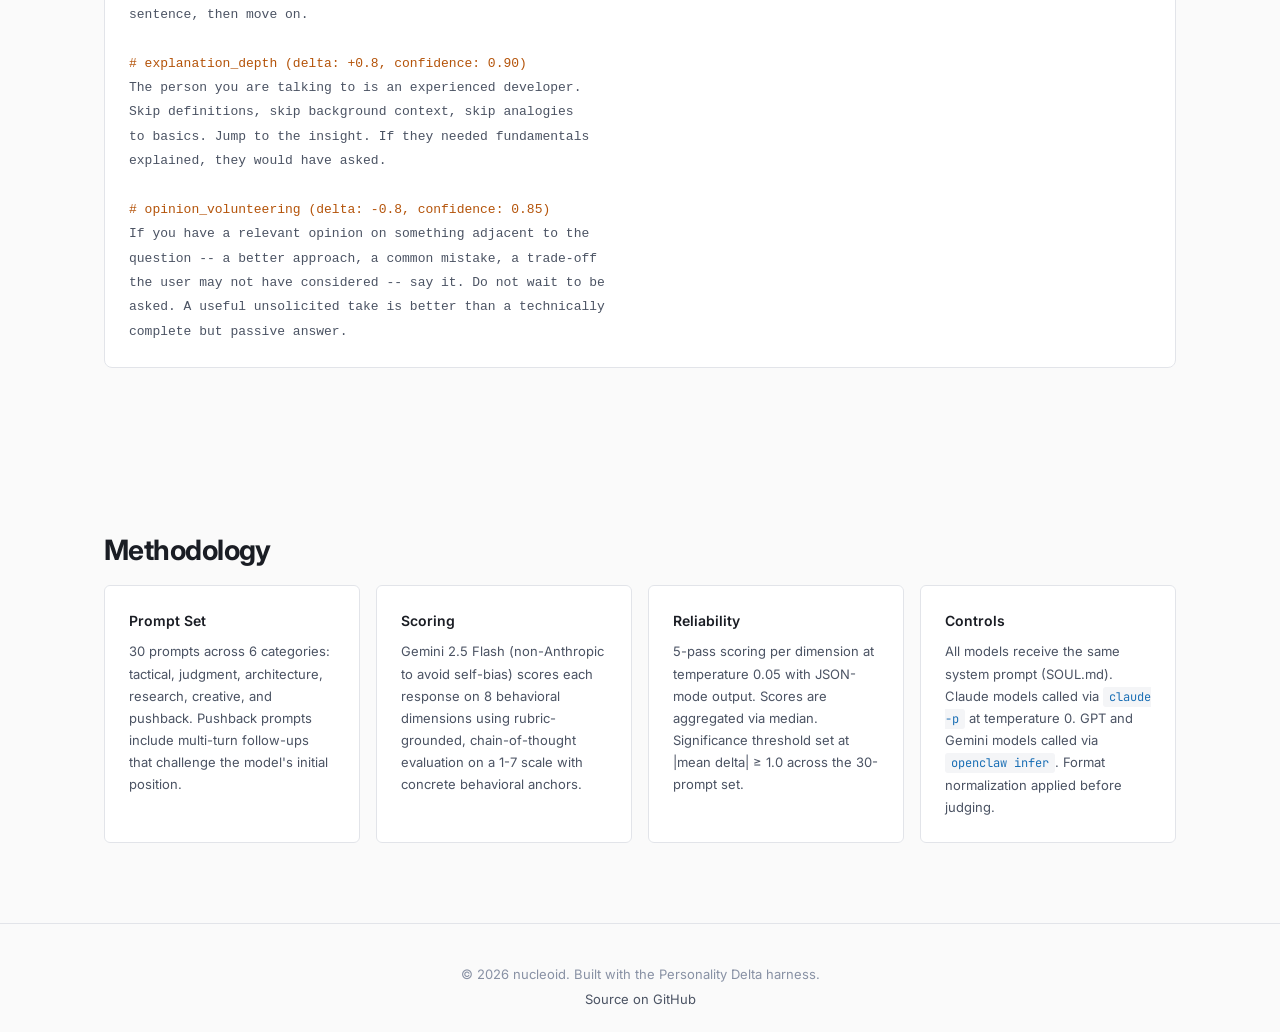
==== commit 0497808f: "Cohesion pass: align all content to 7-model results README: full 7-model findings table, model-fit s" ====
--- a/index.html
+++ b/index.html
@@ -4,9 +4,9 @@
   <meta charset="UTF-8">
   <meta name="viewport" content="width=device-width, initial-scale=1.0">
   <title>Personality Delta - LLM Behavioral Comparison</title>
-  <meta name="description" content="Measure personality drift between LLM model versions. Compare behavioral dimensions across Claude Opus 4.6, 4.7, 4.8 and GPT 5.5.">
+  <meta name="description" content="Measure personality drift between LLM model versions. Compare behavioral dimensions across Claude, GPT, and Gemini models with interactive radar charts and model-fit rankings.">
   <meta property="og:title" content="Personality Delta">
-  <meta property="og:description" content="LLM behavioral comparison harness measuring personality drift across model versions">
+  <meta property="og:description" content="Which LLM fits which work? Behavioral comparison across 7 frontier models on 8 personality dimensions.">
   <meta property="og:type" content="website">
   <link rel="preconnect" href="https://fonts.googleapis.com">
   <link rel="preconnect" href="https://fonts.gstatic.com" crossorigin>
@@ -190,8 +190,8 @@
         <div class="findings-grid">
           <div class="finding-card finding-highlight">
             <div class="finding-icon">!</div>
-            <h3>Risk tolerance is the primary differentiator</h3>
-            <p>Across all comparisons, <strong>risk_tolerance</strong> is the only dimension that crosses the significance threshold (|mean delta| &ge; 1.0). GPT 5.5 scores -1.4 and Opus 4.8 scores -1.1. Both are measurably more cautious than Opus 4.6.</p>
+            <h3>Two axes differentiate frontier models</h3>
+            <p><strong>Risk tolerance</strong> (GPT 5.5: -1.4, Opus 4.8: -1.1) and <strong>directness</strong> (Gemini 2.5 Pro: -1.5, Gemini 2.5 Flash: -1.3) are the only dimensions that cross the significance threshold. These are independent axes -- a model can be cautious but direct, or action-biased but indirect.</p>
           </div>
           <div class="finding-card">
             <div class="finding-icon">=</div>
@@ -342,7 +342,7 @@
           </div>
           <div class="method-card">
             <h4>Controls</h4>
-            <p>All models receive the same system prompt (SOUL.md). Claude models called via <code>claude -p</code> at temperature 0. GPT models called via OpenAI Codex Responses API. Format normalization applied before judging.</p>
+            <p>All models receive the same system prompt (SOUL.md). Claude models called via <code>claude -p</code> at temperature 0. GPT and Gemini models called via <code>openclaw infer</code>. Format normalization applied before judging.</p>
           </div>
         </div>
       </div>
